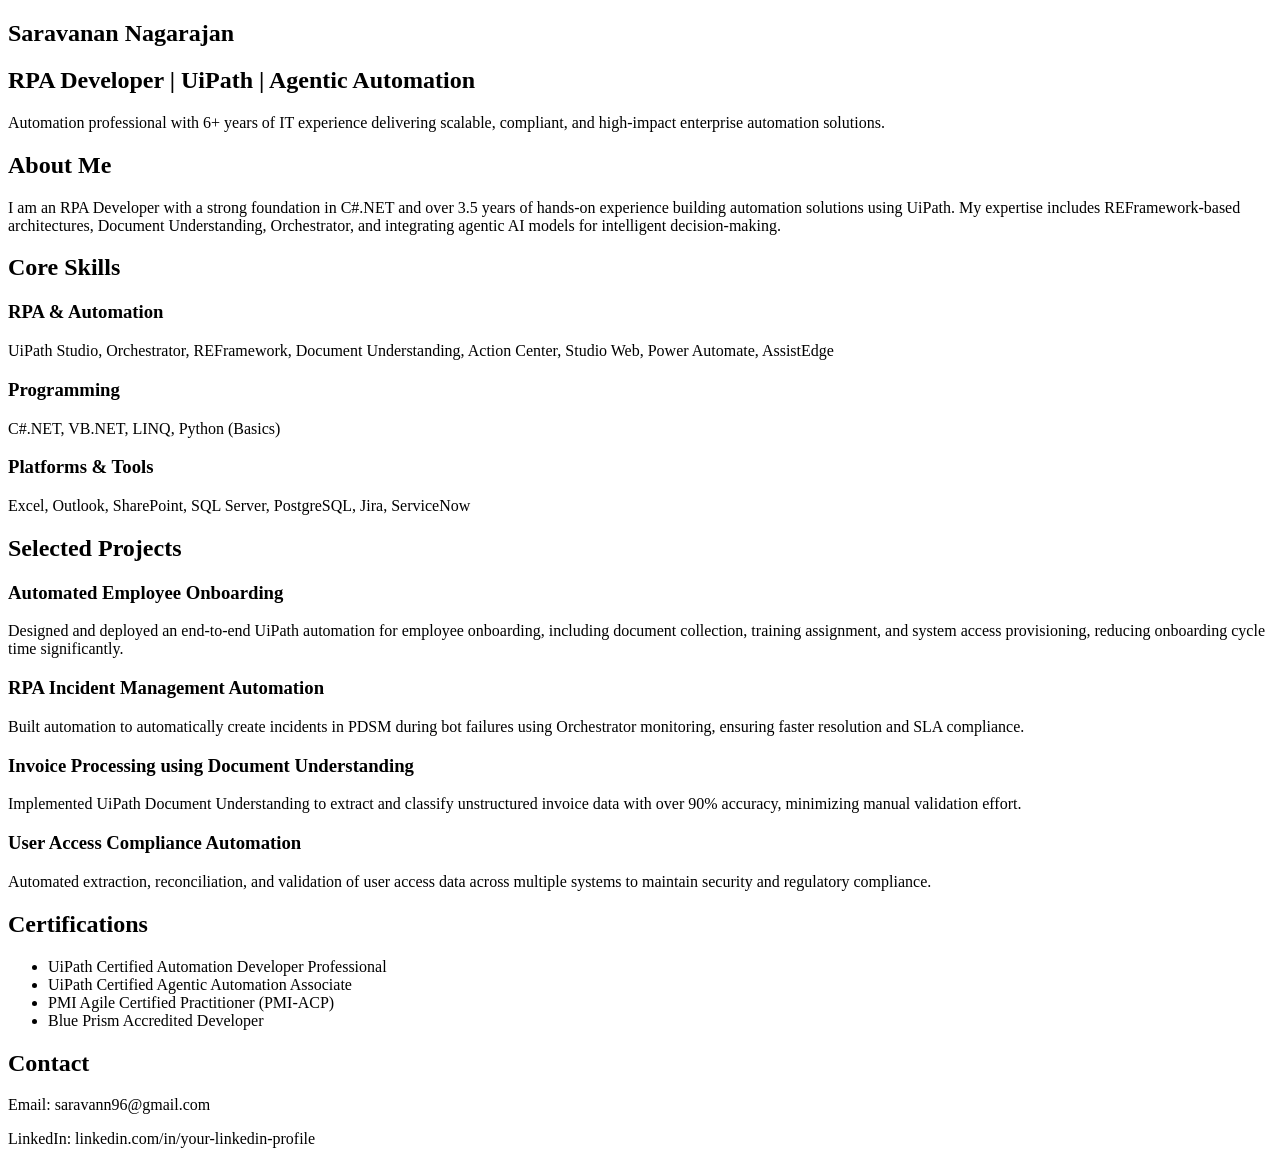
==== index.html @ d629ca65 "Add initial HTML structure for personal portfolio" ====
<!DOCTYPE html>
<html lang="en">
<head>
  <meta charset="UTF-8" />
  <meta name="viewport" content="width=device-width, initial-scale=1.0" />
  <title>Saravanan Nagarajan | RPA Developer</title>
  <link rel="stylesheet" href="style.css" />
</head>
<body>

  <!-- HERO -->
  <section id="hero">
    <h1>Saravanan Nagarajan</h1>
    <h2>RPA Developer | UiPath | Agentic Automation</h2>
    <p>
      Automation professional with 6+ years of IT experience delivering scalable,
      compliant, and high-impact enterprise automation solutions.
    </p>
  </section>

  <!-- ABOUT -->
  <section>
    <h2>About Me</h2>
    <p>
      I am an RPA Developer with a strong foundation in C#.NET and over 3.5 years of
      hands-on experience building automation solutions using UiPath. My expertise
      includes REFramework-based architectures, Document Understanding, Orchestrator,
      and integrating agentic AI models for intelligent decision-making.
    </p>
  </section>

  <!-- SKILLS -->
  <section>
    <h2>Core Skills</h2>

    <h3>RPA & Automation</h3>
    <p>
      UiPath Studio, Orchestrator, REFramework, Document Understanding,
      Action Center, Studio Web, Power Automate, AssistEdge
    </p>

    <h3>Programming</h3>
    <p>
      C#.NET, VB.NET, LINQ, Python (Basics)
    </p>

    <h3>Platforms & Tools</h3>
    <p>
      Excel, Outlook, SharePoint, SQL Server, PostgreSQL, Jira, ServiceNow
    </p>
  </section>

  <!-- PROJECTS -->
  <section>
    <h2>Selected Projects</h2>

    <div class="project">
      <h3>Automated Employee Onboarding</h3>
      <p>
        Designed and deployed an end-to-end UiPath automation for employee onboarding,
        including document collection, training assignment, and system access provisioning,
        reducing onboarding cycle time significantly.
      </p>
    </div>

    <div class="project">
      <h3>RPA Incident Management Automation</h3>
      <p>
        Built automation to automatically create incidents in PDSM during bot failures
        using Orchestrator monitoring, ensuring faster resolution and SLA compliance.
      </p>
    </div>

    <div class="project">
      <h3>Invoice Processing using Document Understanding</h3>
      <p>
        Implemented UiPath Document Understanding to extract and classify unstructured
        invoice data with over 90% accuracy, minimizing manual validation effort.
      </p>
    </div>

    <div class="project">
      <h3>User Access Compliance Automation</h3>
      <p>
        Automated extraction, reconciliation, and validation of user access data across
        multiple systems to maintain security and regulatory compliance.
      </p>
    </div>
  </section>

  <!-- CERTIFICATIONS -->
  <section>
    <h2>Certifications</h2>
    <ul>
      <li>UiPath Certified Automation Developer Professional</li>
      <li>UiPath Certified Agentic Automation Associate</li>
      <li>PMI Agile Certified Practitioner (PMI-ACP)</li>
      <li>Blue Prism Accredited Developer</li>
    </ul>
  </section>

  <!-- CONTACT -->
  <section id="contact">
    <h2>Contact</h2>
    <p>Email: saravann96@gmail.com</p>
    <p>LinkedIn: linkedin.com/in/your-linkedin-profile</p>
  </section>

</body>
</html>
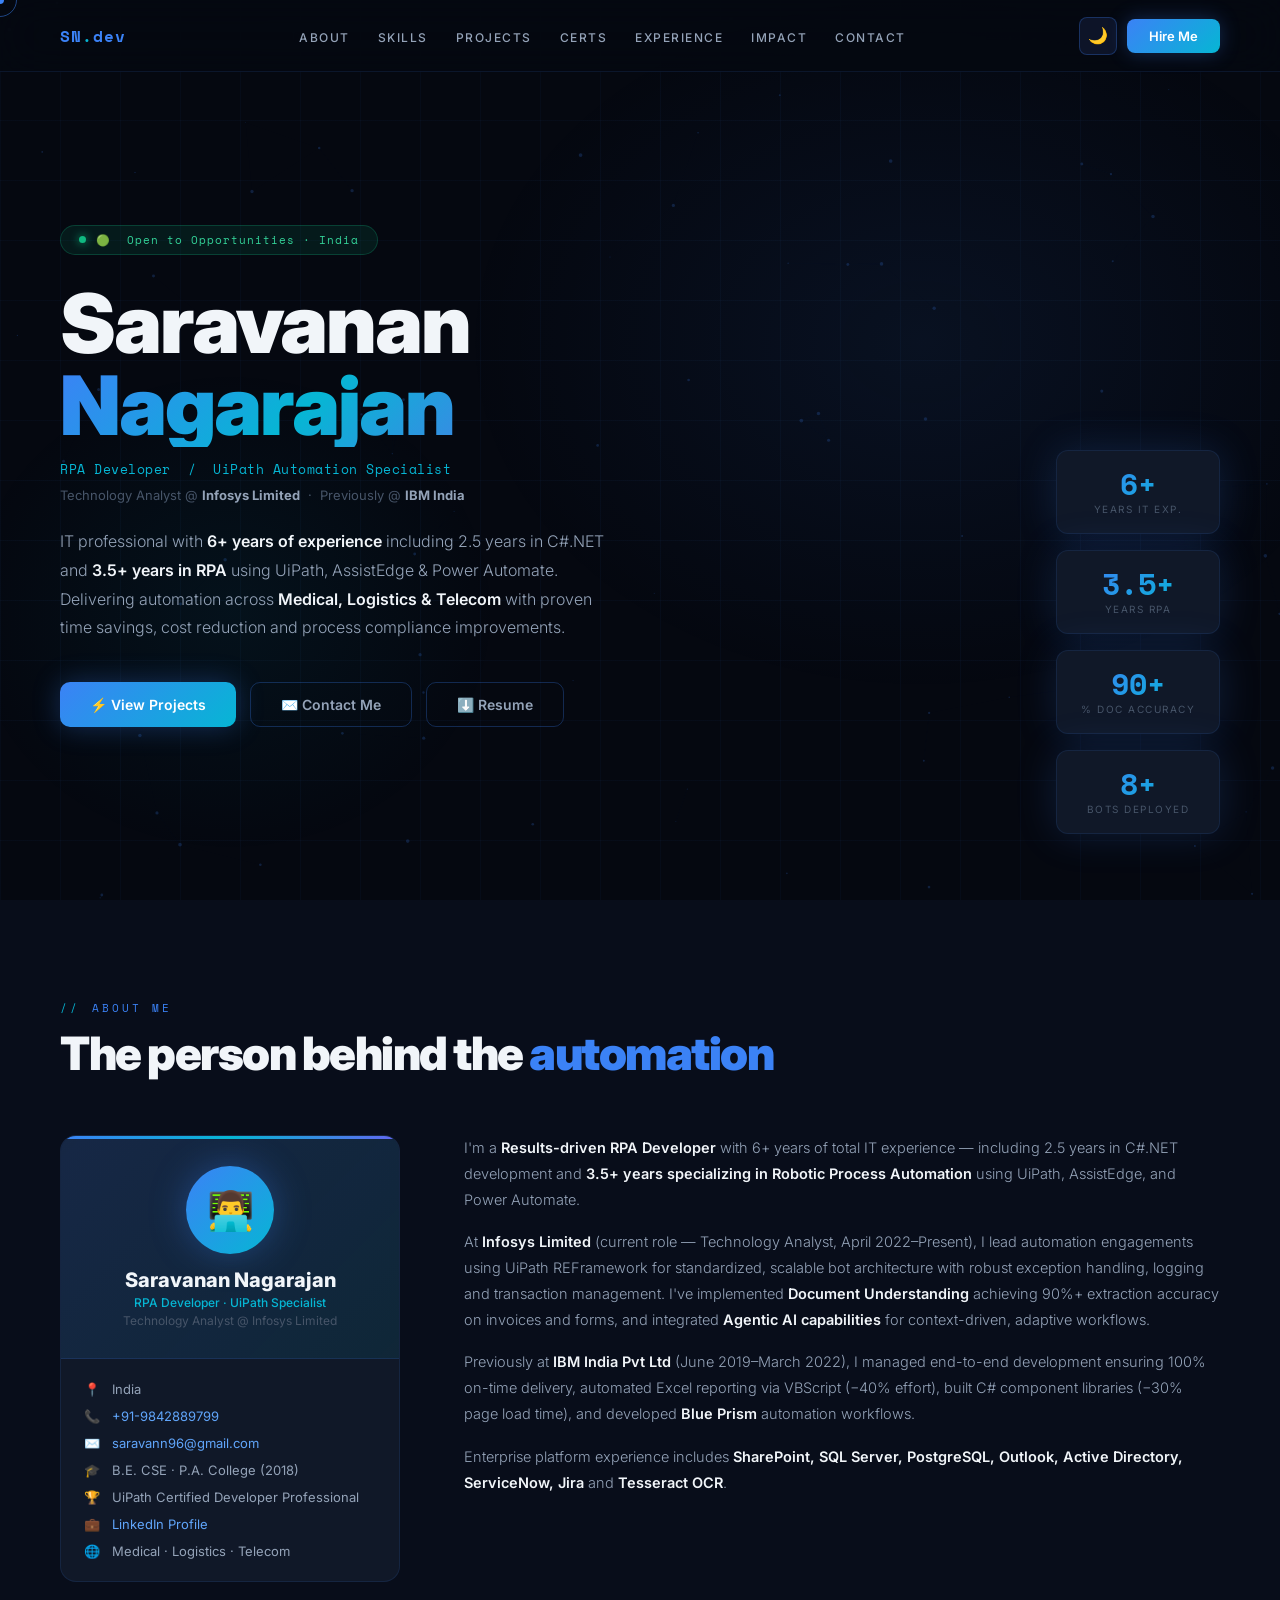
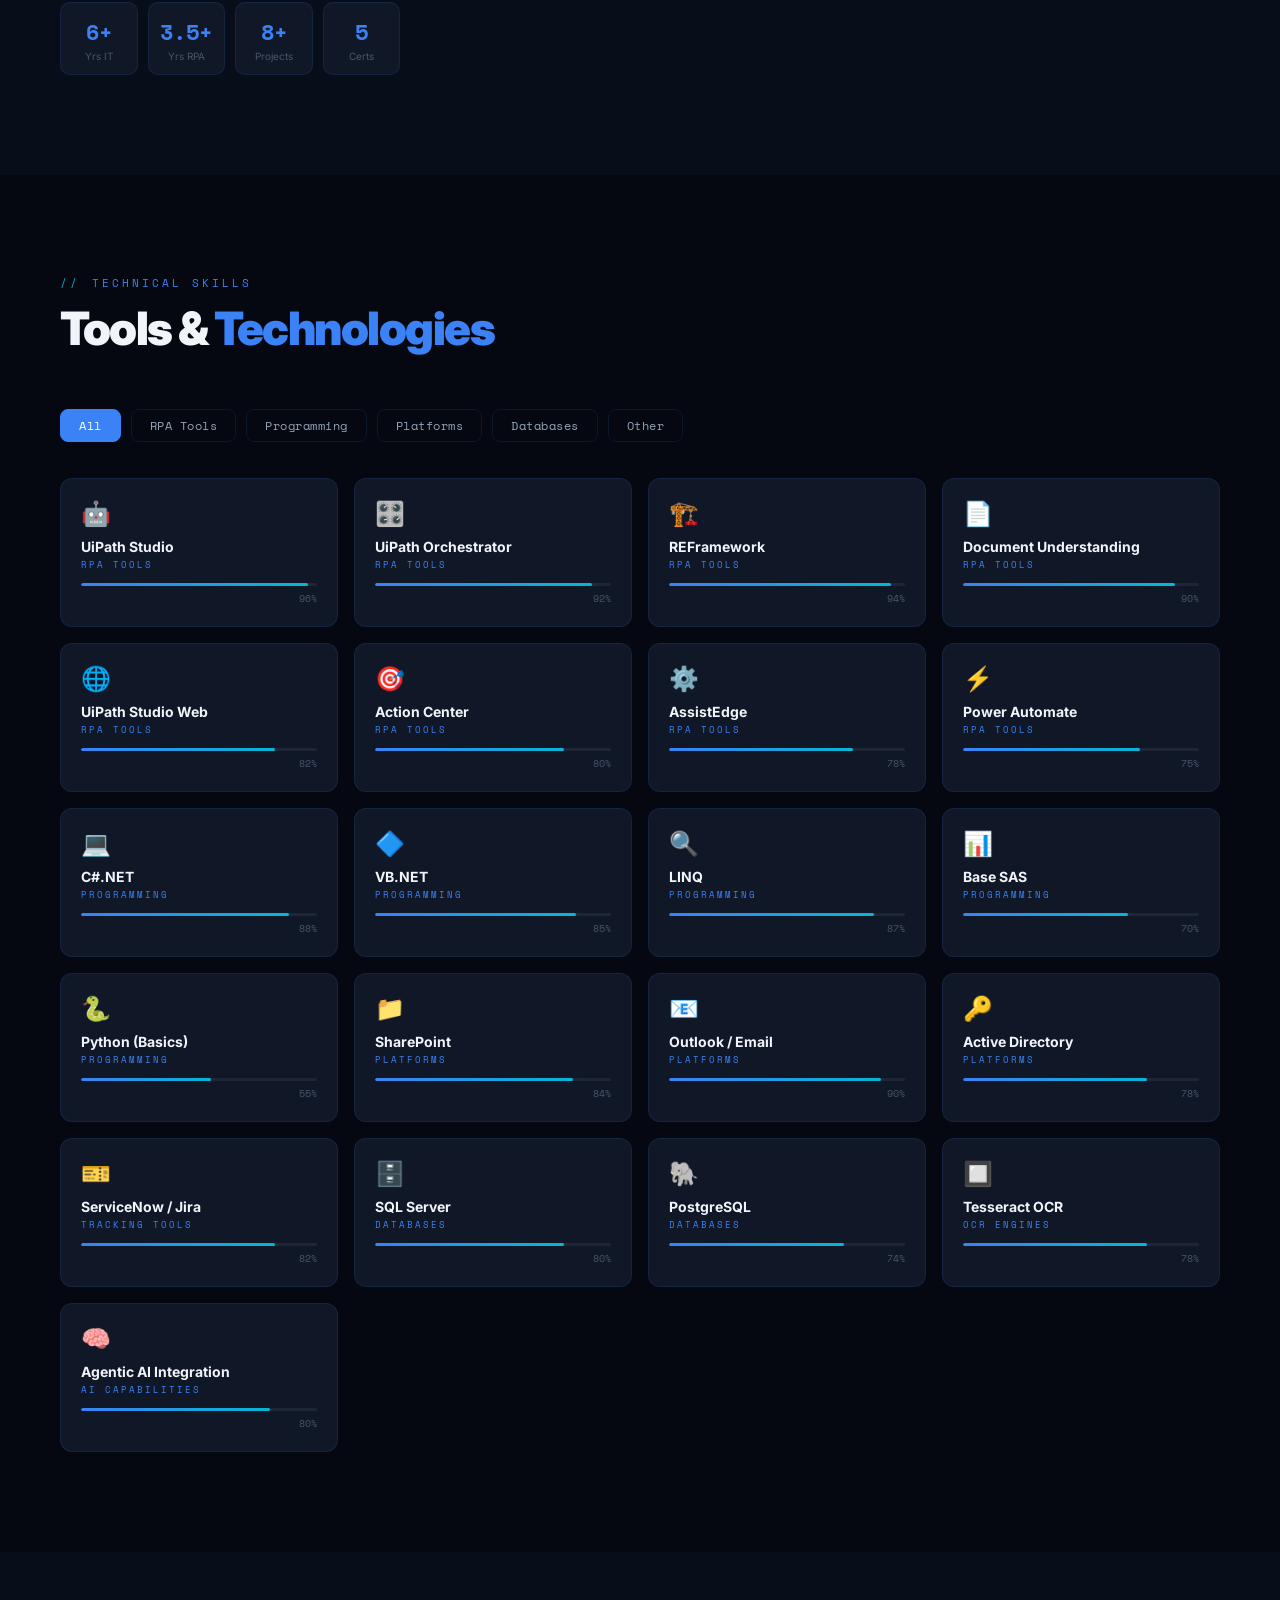
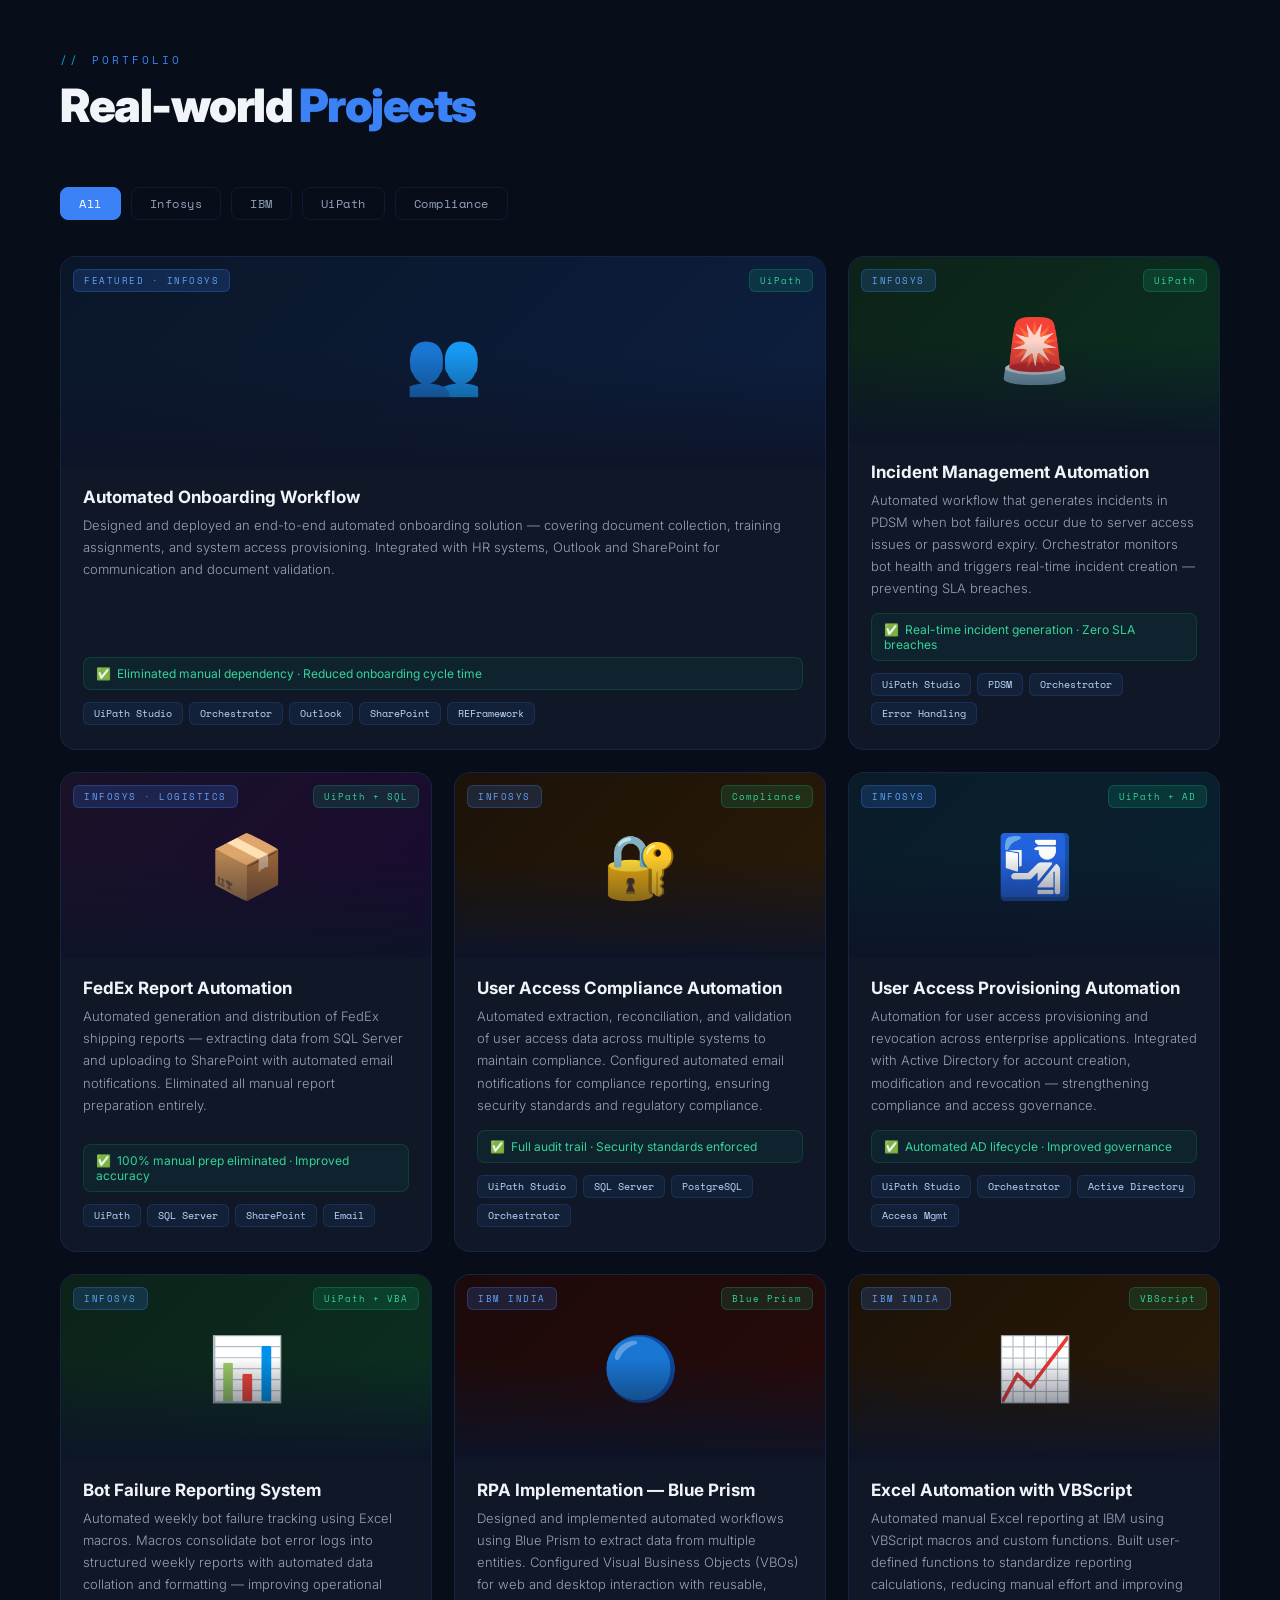
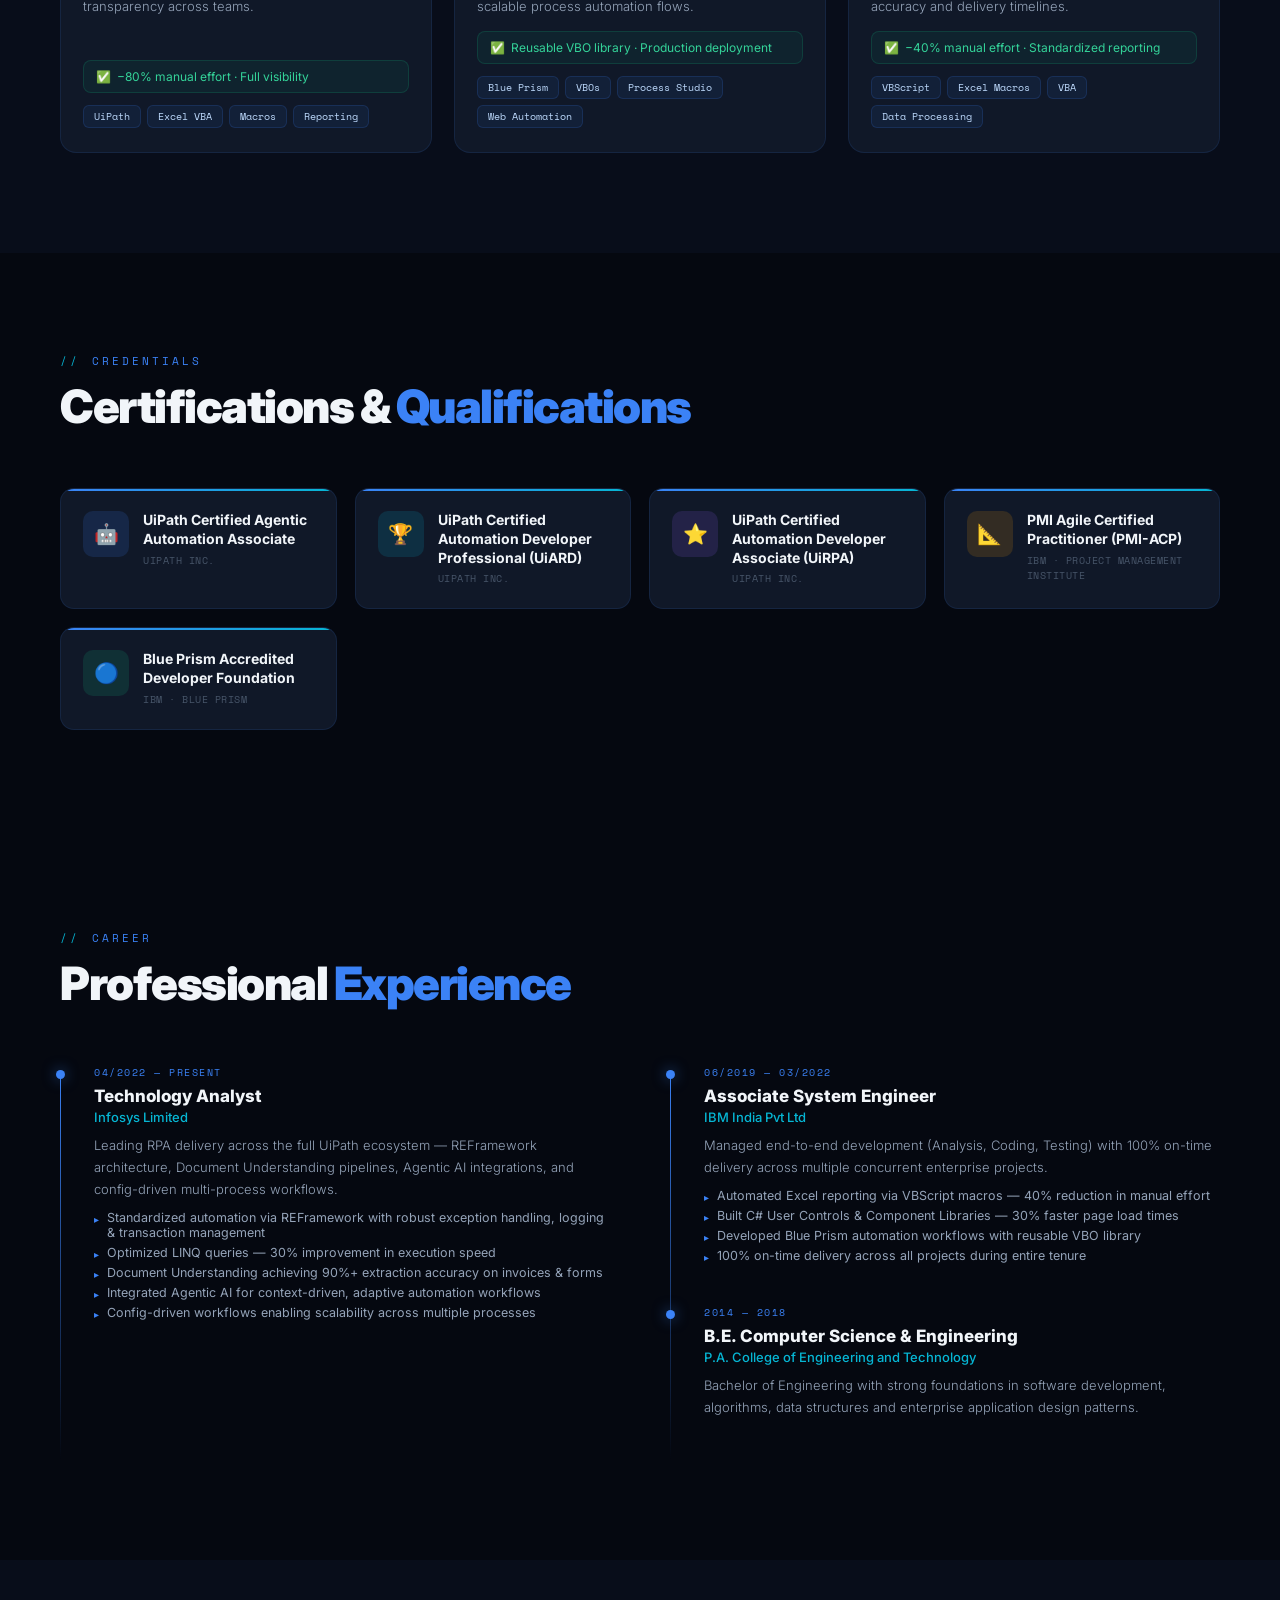
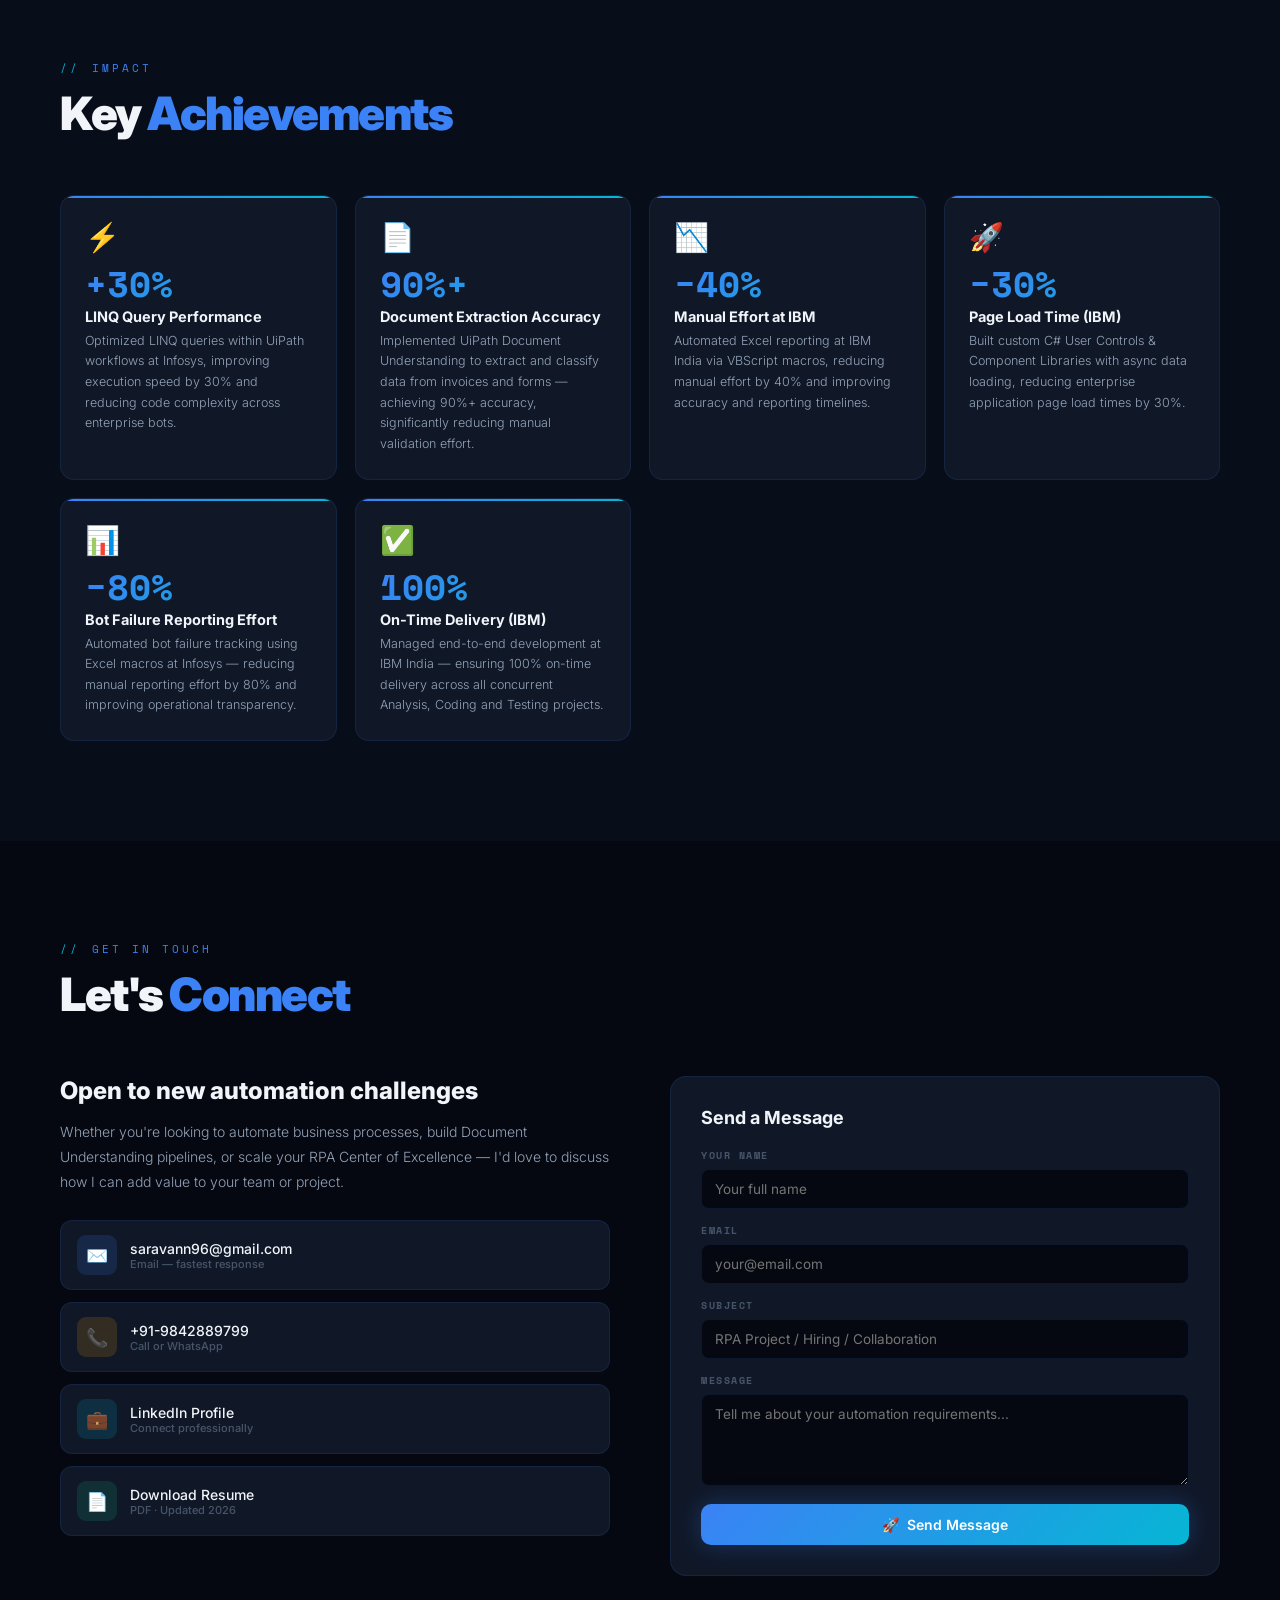
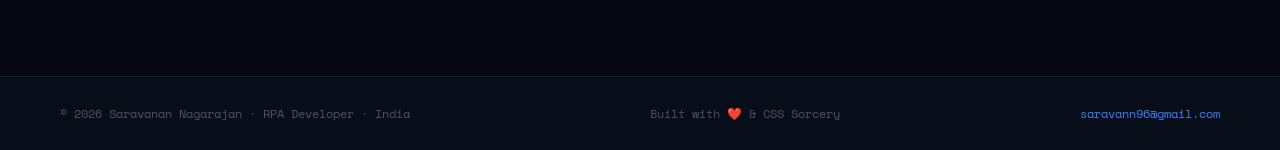
==== commit fd6ed8c8: "Add files via upload" ====
--- a/index.html
+++ b/index.html
@@ -1,110 +1,1017 @@
 <!DOCTYPE html>
-<html lang="en">
+<html lang="en" data-theme="dark">
 <head>
-  <meta charset="UTF-8" />
-  <meta name="viewport" content="width=device-width, initial-scale=1.0" />
-  <title>Saravanan Nagarajan | RPA Developer</title>
-  <link rel="stylesheet" href="style.css" />
+<meta charset="UTF-8"/>
+<meta name="viewport" content="width=device-width, initial-scale=1.0"/>
+<meta name="description" content="Saravanan Nagarajan - RPA Developer & UiPath Specialist at Infosys. 6+ years IT, 3.5+ years RPA."/>
+<title>Saravanan Nagarajan | RPA Developer</title>
+<link rel="preconnect" href="https://fonts.googleapis.com"/>
+<link href="https://fonts.googleapis.com/css2?family=Inter:wght@300;400;500;600;700;900&family=Space+Mono:wght@400;700&display=swap" rel="stylesheet"/>
+<style>
+/* ─── VARIABLES ─── */
+:root {
+  --bg:#050810; --bg2:#080d1a; --surface:#0d1428; --card:#101828;
+  --blue:#3b82f6; --blue2:#60a5fa; --blue3:#bfdbfe;
+  --cyan:#06b6d4; --indigo:#6366f1; --green:#10b981; --green2:#34d399;
+  --text:#f1f5f9; --text2:#94a3b8; --text3:#475569;
+  --border:rgba(59,130,246,0.12); --border2:rgba(59,130,246,0.28);
+  --glow:0 0 40px rgba(59,130,246,0.18);
+  --r:12px; --nav:72px;
+}
+[data-theme="light"] {
+  --bg:#f0f4ff; --bg2:#e8eeff; --surface:#fff; --card:#fff;
+  --text:#0f172a; --text2:#334155; --text3:#64748b;
+  --border:rgba(59,130,246,0.18); --border2:rgba(59,130,246,0.35);
+  --glow:0 4px 30px rgba(59,130,246,0.1);
+}
+
+/* ─── RESET ─── */
+*, *::before, *::after { box-sizing: border-box; margin: 0; padding: 0; }
+html { scroll-behavior: smooth; }
+body {
+  font-family: 'Inter', sans-serif;
+  background: var(--bg); color: var(--text);
+  overflow-x: hidden; cursor: none;
+  transition: background .4s, color .4s;
+}
+@media (max-width:768px) { body { cursor: auto; } }
+::-webkit-scrollbar { width: 3px; }
+::-webkit-scrollbar-track { background: var(--bg2); }
+::-webkit-scrollbar-thumb { background: linear-gradient(var(--blue), var(--cyan)); border-radius: 2px; }
+
+/* ─── CURSOR ─── */
+#cur, #cur-ring {
+  position: fixed; border-radius: 50%;
+  pointer-events: none; z-index: 9999;
+  transform: translate(-50%, -50%);
+}
+#cur { width: 8px; height: 8px; background: var(--blue); }
+#cur-ring {
+  width: 34px; height: 34px;
+  border: 1.5px solid rgba(59,130,246,0.5);
+  transition: width .3s, height .3s, border-color .3s;
+}
+body:has(a:hover) #cur-ring,
+body:has(button:hover) #cur-ring { width: 54px; height: 54px; border-color: var(--cyan); }
+@media (max-width:768px) { #cur, #cur-ring { display: none; } }
+
+/* ─── NAV ─── */
+nav {
+  position: fixed; top: 0; left: 0; right: 0;
+  height: var(--nav); z-index: 300;
+  display: flex; align-items: center; justify-content: space-between;
+  padding: 0 60px;
+  background: rgba(5,8,16,0.88);
+  backdrop-filter: blur(24px);
+  border-bottom: 1px solid var(--border);
+  transition: background .4s;
+}
+[data-theme="light"] nav { background: rgba(240,244,255,0.92); }
+.nav-logo {
+  font-family: 'Space Mono', monospace;
+  font-size: 16px; font-weight: 700;
+  color: var(--blue); text-decoration: none; letter-spacing: 1px;
+}
+.nav-logo span { color: var(--cyan); }
+.nav-links { display: flex; gap: 28px; list-style: none; }
+.nav-links a {
+  font-size: 12px; font-weight: 500;
+  letter-spacing: 1.5px; text-transform: uppercase;
+  color: var(--text2); text-decoration: none;
+  transition: color .3s; position: relative; padding-bottom: 3px;
+}
+.nav-links a::after {
+  content: ''; position: absolute; bottom: 0; left: 0; right: 0;
+  height: 1.5px; background: linear-gradient(90deg, var(--blue), var(--cyan));
+  transform: scaleX(0); transform-origin: right; transition: transform .3s;
+}
+.nav-links a:hover { color: var(--blue2); }
+.nav-links a:hover::after { transform: scaleX(1); transform-origin: left; }
+.nav-right { display: flex; align-items: center; gap: 10px; }
+.theme-btn {
+  width: 38px; height: 38px; border-radius: 8px;
+  border: 1px solid var(--border2); background: var(--surface);
+  color: var(--text2); font-size: 16px; cursor: pointer;
+  display: flex; align-items: center; justify-content: center; transition: all .3s;
+}
+.theme-btn:hover { border-color: var(--blue); color: var(--blue); }
+.nav-cta {
+  padding: 9px 22px; border-radius: 8px;
+  font-size: 13px; font-weight: 600;
+  background: linear-gradient(135deg, var(--blue), var(--cyan));
+  color: #fff; text-decoration: none;
+  transition: transform .2s, box-shadow .3s;
+  box-shadow: 0 0 20px rgba(59,130,246,0.3);
+}
+.nav-cta:hover { transform: translateY(-2px); box-shadow: 0 0 36px rgba(59,130,246,0.5); }
+.hamburger {
+  display: none; flex-direction: column; gap: 5px;
+  background: none; border: none; cursor: pointer; padding: 8px;
+}
+.hamburger span { display: block; width: 22px; height: 1.5px; background: var(--text2); border-radius: 2px; }
+
+/* ─── HERO ─── */
+#hero {
+  min-height: 100vh;
+  display: flex; align-items: center;
+  padding: calc(var(--nav) + 60px) 60px 80px;
+  position: relative; overflow: hidden;
+}
+.hero-bg {
+  position: absolute; inset: 0; pointer-events: none;
+  background:
+    radial-gradient(ellipse 55% 60% at 72% 38%, rgba(59,130,246,0.08) 0%, transparent 65%),
+    radial-gradient(ellipse 35% 45% at 18% 68%, rgba(6,182,212,0.06) 0%, transparent 60%);
+}
+.hero-grid {
+  position: absolute; inset: 0; pointer-events: none;
+  background-image:
+    linear-gradient(rgba(59,130,246,0.04) 1px, transparent 1px),
+    linear-gradient(90deg, rgba(59,130,246,0.04) 1px, transparent 1px);
+  background-size: 60px 60px;
+}
+.hero-content { position: relative; z-index: 2; max-width: 680px; }
+.hero-badge {
+  display: inline-flex; align-items: center; gap: 10px;
+  padding: 6px 18px; border-radius: 100px;
+  background: rgba(16,185,129,0.1); border: 1px solid rgba(16,185,129,0.25);
+  font-family: 'Space Mono', monospace; font-size: 11px;
+  color: var(--green2); margin-bottom: 28px; letter-spacing: 1px;
+  animation: fadeUp .7s ease both;
+}
+.hero-badge::before {
+  content: ''; width: 7px; height: 7px; border-radius: 50%;
+  background: var(--green); box-shadow: 0 0 10px var(--green);
+  animation: blink 2s ease-in-out infinite; flex-shrink: 0;
+}
+.hero-name {
+  font-size: clamp(44px, 6.5vw, 82px);
+  font-weight: 900; line-height: 1; letter-spacing: -2px;
+  margin-bottom: 12px; animation: fadeUp .7s .08s ease both;
+}
+.hero-name .first { display: block; color: var(--text); }
+.hero-name .last {
+  display: block;
+  background: linear-gradient(135deg, var(--blue) 0%, var(--cyan) 45%, var(--indigo) 100%);
+  -webkit-background-clip: text; -webkit-text-fill-color: transparent; background-clip: text;
+}
+.hero-role {
+  font-family: 'Space Mono', monospace; font-size: 13px;
+  color: var(--cyan); margin-bottom: 8px; letter-spacing: .5px;
+  animation: fadeUp .7s .13s ease both;
+}
+.hero-company {
+  font-size: 13px; color: var(--text3); margin-bottom: 24px;
+  animation: fadeUp .7s .16s ease both;
+}
+.hero-company strong { color: var(--text2); }
+.hero-bio {
+  font-size: 16px; line-height: 1.8; color: var(--text2);
+  max-width: 560px; margin-bottom: 40px;
+  font-weight: 300; animation: fadeUp .7s .2s ease both;
+}
+.hero-bio strong { color: var(--text); font-weight: 600; }
+.hero-ctas {
+  display: flex; gap: 14px; flex-wrap: wrap;
+  animation: fadeUp .7s .25s ease both;
+}
+.btn-primary {
+  padding: 13px 30px; border-radius: 10px;
+  font-weight: 600; font-size: 14px;
+  background: linear-gradient(135deg, var(--blue), var(--cyan));
+  color: #fff; text-decoration: none;
+  display: inline-flex; align-items: center; gap: 8px;
+  transition: transform .2s, box-shadow .3s;
+  box-shadow: 0 0 28px rgba(59,130,246,0.3);
+}
+.btn-primary:hover { transform: translateY(-3px); box-shadow: 0 0 48px rgba(59,130,246,0.52); }
+.btn-outline {
+  padding: 13px 30px; border-radius: 10px;
+  font-weight: 600; font-size: 14px;
+  border: 1.5px solid var(--border2);
+  color: var(--text2); text-decoration: none;
+  display: inline-flex; align-items: center; gap: 8px;
+  transition: all .3s; background: transparent;
+}
+.btn-outline:hover { border-color: var(--blue); color: var(--blue2); background: rgba(59,130,246,0.06); }
+
+.hero-stats {
+  position: absolute; right: 60px; top: 50%; transform: translateY(-50%);
+  display: flex; flex-direction: column; gap: 16px;
+  z-index: 2; animation: fadeLeft .8s .3s ease both;
+}
+.stat-card {
+  background: var(--card); border: 1px solid var(--border);
+  border-radius: var(--r); padding: 18px 24px; text-align: center;
+  min-width: 148px; transition: transform .3s, border-color .3s;
+  box-shadow: var(--glow);
+}
+.stat-card:hover { transform: translateX(-6px); border-color: var(--border2); }
+.stat-num {
+  font-family: 'Space Mono', monospace; font-weight: 700; font-size: 30px;
+  background: linear-gradient(135deg, var(--blue), var(--cyan));
+  -webkit-background-clip: text; -webkit-text-fill-color: transparent; background-clip: text;
+  line-height: 1;
+}
+.stat-lbl { font-size: 10px; color: var(--text3); margin-top: 4px; text-transform: uppercase; letter-spacing: 1.5px; }
+
+/* ─── SECTION BASE ─── */
+section { padding: 100px 60px; }
+.sec-tag {
+  font-family: 'Space Mono', monospace; font-size: 11px;
+  letter-spacing: 3px; text-transform: uppercase;
+  color: var(--blue); margin-bottom: 12px;
+  display: flex; align-items: center; gap: 12px;
+}
+.sec-tag::before { content: '//'; color: var(--cyan); }
+h2.sec-title {
+  font-size: clamp(30px, 3.8vw, 46px); font-weight: 900;
+  letter-spacing: -1.5px; margin-bottom: 56px; line-height: 1.1;
+}
+h2.sec-title em { font-style: normal; color: var(--blue); }
+
+/* ─── ABOUT ─── */
+#about { background: var(--bg2); }
+.about-grid { display: grid; grid-template-columns: 340px 1fr; gap: 64px; align-items: start; }
+.about-card { background: var(--card); border: 1px solid var(--border); border-radius: 16px; overflow: hidden; }
+.about-card-top {
+  background: linear-gradient(135deg, rgba(59,130,246,0.14), rgba(6,182,212,0.09));
+  padding: 30px; text-align: center; border-bottom: 1px solid var(--border); position: relative;
+}
+.about-card-top::before {
+  content: ''; position: absolute; top: 0; left: 0; right: 0; height: 3px;
+  background: linear-gradient(90deg, var(--blue), var(--cyan), var(--indigo));
+}
+.about-avatar {
+  width: 88px; height: 88px; border-radius: 50%; margin: 0 auto 14px;
+  background: linear-gradient(135deg, var(--blue), var(--cyan));
+  display: flex; align-items: center; justify-content: center;
+  font-size: 38px; box-shadow: 0 0 36px rgba(59,130,246,0.35);
+}
+.about-name { font-size: 20px; font-weight: 800; margin-bottom: 3px; }
+.about-role-tag { font-size: 12px; color: var(--cyan); font-weight: 500; margin-bottom: 3px; }
+.about-company { font-size: 12px; color: var(--text3); }
+.about-card-body { padding: 22px; }
+.about-meta { display: flex; flex-direction: column; gap: 11px; }
+.about-meta-row { display: flex; align-items: center; gap: 11px; font-size: 13px; color: var(--text2); }
+.about-meta-row .ico { color: var(--blue); width: 18px; text-align: center; flex-shrink: 0; }
+.about-meta-row a { color: var(--blue2); text-decoration: none; }
+.about-meta-row a:hover { text-decoration: underline; }
+.exp-badges { display: flex; gap: 10px; margin-top: 20px; }
+.exp-badge { flex: 1; padding: 12px 8px; border-radius: 10px; background: var(--card); border: 1px solid var(--border); text-align: center; }
+.exp-badge-num { font-family: 'Space Mono', monospace; font-size: 22px; font-weight: 700; color: var(--blue); }
+.exp-badge-lbl { font-size: 10px; color: var(--text3); margin-top: 2px; }
+.about-text p { font-size: 14.5px; line-height: 1.8; color: var(--text2); margin-bottom: 16px; font-weight: 300; }
+.about-text p strong { color: var(--text); font-weight: 600; }
+
+/* ─── FILTER BUTTONS ─── */
+.filter-row { display: flex; gap: 10px; margin-bottom: 36px; flex-wrap: wrap; }
+.filter-btn {
+  padding: 7px 18px; border-radius: 8px; font-size: 12px; font-weight: 500;
+  font-family: 'Space Mono', monospace; letter-spacing: .5px;
+  border: 1px solid var(--border); background: transparent;
+  color: var(--text2); cursor: pointer; transition: all .25s;
+}
+.filter-btn.active, .filter-btn:hover { background: var(--blue); border-color: var(--blue); color: #fff; }
+
+/* ─── SKILLS ─── */
+.skills-grid { display: grid; grid-template-columns: repeat(auto-fill, minmax(220px, 1fr)); gap: 16px; }
+.skill-card {
+  background: var(--card); border: 1px solid var(--border);
+  border-radius: var(--r); padding: 20px;
+  transition: all .3s; position: relative; overflow: hidden;
+}
+.skill-card::after {
+  content: ''; position: absolute; top: 0; left: 0; width: 3px; bottom: 0;
+  background: linear-gradient(to bottom, var(--blue), var(--cyan));
+  transform: scaleY(0); transform-origin: bottom; transition: transform .3s;
+}
+.skill-card:hover { border-color: var(--border2); box-shadow: var(--glow); transform: translateY(-4px); }
+.skill-card:hover::after { transform: scaleY(1); }
+.skill-icon { font-size: 24px; margin-bottom: 10px; }
+.skill-name { font-size: 14px; font-weight: 700; margin-bottom: 3px; }
+.skill-cat { font-family: 'Space Mono', monospace; font-size: 9px; letter-spacing: 2px; text-transform: uppercase; color: var(--blue); margin-bottom: 12px; }
+.skill-bar-track { height: 3px; background: rgba(255,255,255,0.06); border-radius: 2px; overflow: hidden; }
+.skill-bar-fill { height: 100%; border-radius: 2px; background: linear-gradient(90deg, var(--blue), var(--cyan)); width: 0; transition: width 1.4s cubic-bezier(.23,1,.32,1); box-shadow: 0 0 10px rgba(59,130,246,0.45); }
+.skill-pct { font-family: 'Space Mono', monospace; font-size: 10px; color: var(--text3); text-align: right; margin-top: 5px; }
+
+/* ─── PROJECTS ─── */
+#projects { background: var(--bg2); }
+.projects-grid { display: grid; grid-template-columns: repeat(auto-fill, minmax(330px, 1fr)); gap: 22px; }
+.proj-card {
+  background: var(--card); border: 1px solid var(--border);
+  border-radius: 16px; overflow: hidden;
+  transition: all .4s cubic-bezier(.23,1,.32,1);
+  display: flex; flex-direction: column;
+}
+.proj-card:hover { transform: translateY(-8px); border-color: rgba(59,130,246,0.38); box-shadow: 0 24px 60px rgba(0,0,0,0.45), 0 0 40px rgba(59,130,246,0.1); }
+.proj-card.featured { grid-column: span 2; }
+.proj-thumb { height: 185px; display: flex; align-items: center; justify-content: center; position: relative; overflow: hidden; flex-shrink: 0; }
+.proj-card.featured .proj-thumb { height: 210px; }
+.pt1 { background: linear-gradient(135deg,#0a1628,#0d1f40); }
+.pt2 { background: linear-gradient(135deg,#0d2218,#0a3020); }
+.pt3 { background: linear-gradient(135deg,#1a1228,#1a0a30); }
+.pt4 { background: linear-gradient(135deg,#1c1208,#2a1a08); }
+.pt5 { background: linear-gradient(135deg,#0a1c28,#0a2030); }
+.pt6 { background: linear-gradient(135deg,#1c0a0a,#280a0a); }
+.proj-emoji { position: absolute; inset: 0; display: flex; align-items: center; justify-content: center; font-size: 62px; }
+.proj-overlay { position: absolute; inset: 0; background: linear-gradient(to top, rgba(13,20,40,.96) 0%, transparent 55%); }
+.proj-badge {
+  position: absolute; top: 12px; left: 12px;
+  padding: 4px 10px; border-radius: 6px;
+  font-family: 'Space Mono', monospace; font-size: 9px; letter-spacing: 1.5px; text-transform: uppercase;
+  background: rgba(59,130,246,.18); border: 1px solid rgba(59,130,246,.28); color: var(--blue2);
+}
+.proj-company-tag {
+  position: absolute; top: 12px; right: 12px;
+  padding: 4px 10px; border-radius: 6px;
+  font-family: 'Space Mono', monospace; font-size: 9px; letter-spacing: 1px;
+  background: rgba(16,185,129,.15); border: 1px solid rgba(16,185,129,.25); color: var(--green2);
+}
+.proj-body { padding: 20px 22px 24px; flex: 1; display: flex; flex-direction: column; }
+.proj-title { font-size: 17px; font-weight: 700; margin-bottom: 7px; }
+.proj-desc { font-size: 13px; color: var(--text2); line-height: 1.7; flex: 1; margin-bottom: 14px; font-weight: 300; }
+.proj-impact {
+  display: flex; align-items: center; gap: 8px;
+  padding: 8px 12px; border-radius: 8px;
+  background: rgba(16,185,129,.07); border: 1px solid rgba(16,185,129,.18);
+  font-size: 12px; color: var(--green2); margin-bottom: 12px; flex-shrink: 0;
+}
+.proj-tags { display: flex; flex-wrap: wrap; gap: 6px; }
+.proj-tag {
+  padding: 3px 10px; border-radius: 6px;
+  font-family: 'Space Mono', monospace; font-size: 10px;
+  background: rgba(59,130,246,.08); border: 1px solid rgba(59,130,246,.16); color: var(--blue3);
+}
+
+/* ─── CERTIFICATIONS ─── */
+.certs-grid { display: grid; grid-template-columns: repeat(auto-fill, minmax(270px, 1fr)); gap: 18px; }
+.cert-card {
+  background: var(--card); border: 1px solid var(--border);
+  border-radius: 14px; padding: 22px;
+  display: flex; gap: 14px; align-items: flex-start;
+  transition: all .3s; position: relative; overflow: hidden;
+}
+.cert-card::before { content: ''; position: absolute; top: 0; left: 0; right: 0; height: 2px; background: linear-gradient(90deg, var(--blue), var(--cyan)); }
+.cert-card:hover { transform: translateY(-4px); border-color: var(--border2); box-shadow: var(--glow); }
+.cert-icon { width: 46px; height: 46px; border-radius: 10px; display: flex; align-items: center; justify-content: center; font-size: 20px; flex-shrink: 0; }
+.ci-blue { background: rgba(59,130,246,.15); }
+.ci-cyan { background: rgba(6,182,212,.15); }
+.ci-purple { background: rgba(139,92,246,.15); }
+.ci-amber { background: rgba(245,158,11,.15); }
+.ci-green { background: rgba(16,185,129,.15); }
+.cert-title { font-size: 14px; font-weight: 700; margin-bottom: 4px; line-height: 1.35; }
+.cert-by { font-family: 'Space Mono', monospace; font-size: 10px; color: var(--text3); letter-spacing: .5px; }
+
+/* ─── EXPERIENCE TIMELINE ─── */
+.tl-wrap { display: grid; grid-template-columns: 1fr 1fr; gap: 0 60px; }
+.tl-col { position: relative; padding-left: 34px; }
+.tl-col::before { content: ''; position: absolute; left: 0; top: 6px; bottom: 0; width: 1px; background: linear-gradient(to bottom, var(--blue), transparent); }
+.tl-item { position: relative; margin-bottom: 42px; }
+.tl-dot { position: absolute; left: -38px; top: 5px; width: 9px; height: 9px; border-radius: 50%; background: var(--blue); box-shadow: 0 0 14px rgba(59,130,246,.6); animation: glow-dot 2.5s ease-in-out infinite; }
+.tl-date { font-family: 'Space Mono', monospace; font-size: 10px; color: var(--blue); letter-spacing: 1.5px; margin-bottom: 6px; }
+.tl-title { font-size: 17px; font-weight: 800; margin-bottom: 3px; }
+.tl-org { font-size: 13px; color: var(--cyan); font-weight: 500; margin-bottom: 9px; }
+.tl-desc { font-size: 13px; color: var(--text2); line-height: 1.7; font-weight: 300; }
+.tl-highlights { margin-top: 10px; display: flex; flex-direction: column; gap: 5px; }
+.tl-hl { display: flex; align-items: flex-start; gap: 8px; font-size: 12.5px; color: var(--text2); }
+.tl-hl::before { content: '▸'; color: var(--blue); font-size: 10px; flex-shrink: 0; margin-top: 3px; }
+
+/* ─── ACHIEVEMENTS ─── */
+#achievements { background: var(--bg2); }
+.ach-grid { display: grid; grid-template-columns: repeat(auto-fill, minmax(270px, 1fr)); gap: 18px; }
+.ach-card {
+  background: var(--card); border: 1px solid var(--border);
+  border-radius: 14px; padding: 24px;
+  transition: all .3s; position: relative; overflow: hidden;
+}
+.ach-card::before { content: ''; position: absolute; top: 0; left: 0; right: 0; height: 2px; background: linear-gradient(90deg, var(--blue), var(--cyan)); }
+.ach-card:hover { transform: translateY(-5px); box-shadow: var(--glow); border-color: var(--border2); }
+.ach-icon { font-size: 28px; margin-bottom: 12px; }
+.ach-metric {
+  font-family: 'Space Mono', monospace; font-size: 36px; font-weight: 700;
+  background: linear-gradient(135deg, var(--blue), var(--cyan));
+  -webkit-background-clip: text; -webkit-text-fill-color: transparent; background-clip: text;
+  line-height: 1; margin-bottom: 6px;
+}
+.ach-title { font-size: 14.5px; font-weight: 700; margin-bottom: 6px; }
+.ach-desc { font-size: 12.5px; color: var(--text2); line-height: 1.65; font-weight: 300; }
+
+/* ─── CONTACT ─── */
+.contact-wrap { display: grid; grid-template-columns: 1fr 1fr; gap: 60px; align-items: start; }
+.contact-left h3 { font-size: 24px; font-weight: 800; margin-bottom: 14px; }
+.contact-left p { font-size: 14px; color: var(--text2); line-height: 1.8; margin-bottom: 26px; font-weight: 300; }
+.contact-links { display: flex; flex-direction: column; gap: 12px; }
+.contact-link {
+  display: flex; align-items: center; gap: 13px;
+  padding: 14px 16px; background: var(--card);
+  border: 1px solid var(--border); border-radius: 12px;
+  text-decoration: none; color: var(--text);
+  transition: all .3s; font-size: 14px; font-weight: 500;
+}
+.contact-link:hover { border-color: var(--blue); background: rgba(59,130,246,.05); transform: translateX(6px); }
+.contact-link-icon { width: 40px; height: 40px; border-radius: 9px; display: flex; align-items: center; justify-content: center; font-size: 18px; flex-shrink: 0; }
+.ci-b { background: rgba(59,130,246,.15); }
+.ci-c { background: rgba(6,182,212,.15); }
+.ci-g { background: rgba(16,185,129,.15); }
+.ci-a { background: rgba(245,158,11,.15); }
+.contact-link-detail { font-size: 11px; color: var(--text3); }
+.contact-form { background: var(--card); border: 1px solid var(--border); border-radius: 16px; padding: 30px; }
+.contact-form h4 { font-size: 18px; font-weight: 700; margin-bottom: 20px; }
+.form-group { margin-bottom: 14px; }
+.form-group label { display: block; font-family: 'Space Mono', monospace; font-size: 10px; font-weight: 700; color: var(--text3); text-transform: uppercase; letter-spacing: 1.5px; margin-bottom: 6px; }
+.form-group input, .form-group textarea {
+  width: 100%; padding: 11px 13px; border-radius: 8px;
+  background: var(--bg); border: 1px solid var(--border);
+  color: var(--text); font-family: 'Inter', sans-serif; font-size: 13.5px;
+  outline: none; transition: border-color .3s;
+}
+.form-group input:focus, .form-group textarea:focus { border-color: var(--blue); }
+.form-group textarea { resize: vertical; min-height: 92px; }
+.form-submit {
+  width: 100%; padding: 12px; border-radius: 10px; border: none; cursor: pointer;
+  background: linear-gradient(135deg, var(--blue), var(--cyan));
+  color: #fff; font-family: 'Inter', sans-serif; font-size: 14px; font-weight: 600;
+  transition: transform .2s, box-shadow .3s; box-shadow: 0 0 24px rgba(59,130,246,.28);
+}
+.form-submit:hover { transform: translateY(-2px); box-shadow: 0 0 40px rgba(59,130,246,.48); }
+
+/* ─── FOOTER ─── */
+footer {
+  padding: 28px 60px; border-top: 1px solid var(--border);
+  display: flex; justify-content: space-between; align-items: center;
+  font-family: 'Space Mono', monospace; font-size: 12px;
+  color: var(--text3); background: var(--bg2); flex-wrap: wrap; gap: 10px;
+}
+footer a { color: var(--blue); text-decoration: none; }
+
+/* ─── CANVAS ─── */
+#bg-canvas { position: fixed; inset: 0; z-index: 0; pointer-events: none; opacity: .4; }
+main { position: relative; z-index: 1; }
+
+/* ─── ANIMATIONS ─── */
+@keyframes fadeUp { from { opacity: 0; transform: translateY(26px); } to { opacity: 1; transform: translateY(0); } }
+@keyframes fadeLeft { from { opacity: 0; transform: translateX(26px); } to { opacity: 1; transform: translateX(0); } }
+@keyframes blink { 0%,100% { opacity: 1; } 50% { opacity: .35; } }
+@keyframes glow-dot { 0%,100% { box-shadow: 0 0 14px rgba(59,130,246,.6); } 50% { box-shadow: 0 0 28px rgba(59,130,246,1); } }
+.reveal { opacity: 0; transform: translateY(22px); transition: opacity .65s ease, transform .65s ease; }
+.reveal.visible { opacity: 1; transform: translateY(0); }
+.reveal-d { opacity: 0; transform: translateY(22px); transition: opacity .65s .14s ease, transform .65s .14s ease; }
+.reveal-d.visible { opacity: 1; transform: translateY(0); }
+
+/* ─── RESPONSIVE ─── */
+@media (max-width:1100px) {
+  .hero-stats { display: none; }
+  .about-grid { grid-template-columns: 1fr; }
+  .proj-card.featured { grid-column: span 1; }
+  .contact-wrap { grid-template-columns: 1fr; }
+  .tl-wrap { grid-template-columns: 1fr; }
+}
+@media (max-width:768px) {
+  nav { padding: 0 24px; }
+  section { padding: 80px 24px; }
+  #hero { padding: calc(var(--nav) + 24px) 24px 60px; }
+  .nav-links { display: none; }
+  .hamburger { display: flex; }
+  footer { padding: 20px 24px; flex-direction: column; text-align: center; }
+  h2.sec-title { margin-bottom: 36px; }
+}
+</style>
 </head>
 <body>
 
-  <!-- HERO -->
-  <section id="hero">
-    <h1>Saravanan Nagarajan</h1>
-    <h2>RPA Developer | UiPath | Agentic Automation</h2>
-    <p>
-      Automation professional with 6+ years of IT experience delivering scalable,
-      compliant, and high-impact enterprise automation solutions.
+<canvas id="bg-canvas"></canvas>
+<div id="cur"></div>
+<div id="cur-ring"></div>
+
+<!-- NAV -->
+<nav>
+  <a href="#" class="nav-logo">SN<span>.</span>dev</a>
+  <ul class="nav-links">
+    <li><a href="#about">About</a></li>
+    <li><a href="#skills">Skills</a></li>
+    <li><a href="#projects">Projects</a></li>
+    <li><a href="#certs">Certs</a></li>
+    <li><a href="#experience">Experience</a></li>
+    <li><a href="#achievements">Impact</a></li>
+    <li><a href="#contact">Contact</a></li>
+  </ul>
+  <div class="nav-right">
+    <button class="theme-btn" id="themeBtn">🌙</button>
+    <a href="mailto:saravann96@gmail.com" class="nav-cta">Hire Me</a>
+    <button class="hamburger" id="hamburgerBtn">
+      <span></span><span></span><span></span>
+    </button>
+  </div>
+</nav>
+
+<main>
+
+<!-- ░░ HERO ░░ -->
+<section id="hero">
+  <div class="hero-bg"></div>
+  <div class="hero-grid"></div>
+  <div class="hero-content">
+    <div class="hero-badge">🟢 &nbsp;Open to Opportunities · India</div>
+    <h1 class="hero-name">
+      <span class="first">Saravanan</span>
+      <span class="last">Nagarajan</span>
+    </h1>
+    <div class="hero-role">RPA Developer &nbsp;/&nbsp; UiPath Automation Specialist</div>
+    <div class="hero-company">Technology Analyst @ <strong>Infosys Limited</strong> &nbsp;·&nbsp; Previously @ <strong>IBM India</strong></div>
+    <p class="hero-bio">
+      IT professional with <strong>6+ years of experience</strong> including 2.5 years in C#.NET and
+      <strong>3.5+ years in RPA</strong> using UiPath, AssistEdge &amp; Power Automate.
+      Delivering automation across <strong>Medical, Logistics &amp; Telecom</strong> with proven
+      time savings, cost reduction and process compliance improvements.
     </p>
-  </section>
-
-  <!-- ABOUT -->
-  <section>
-    <h2>About Me</h2>
-    <p>
-      I am an RPA Developer with a strong foundation in C#.NET and over 3.5 years of
-      hands-on experience building automation solutions using UiPath. My expertise
-      includes REFramework-based architectures, Document Understanding, Orchestrator,
-      and integrating agentic AI models for intelligent decision-making.
-    </p>
-  </section>
-
-  <!-- SKILLS -->
-  <section>
-    <h2>Core Skills</h2>
-
-    <h3>RPA & Automation</h3>
-    <p>
-      UiPath Studio, Orchestrator, REFramework, Document Understanding,
-      Action Center, Studio Web, Power Automate, AssistEdge
-    </p>
-
-    <h3>Programming</h3>
-    <p>
-      C#.NET, VB.NET, LINQ, Python (Basics)
-    </p>
-
-    <h3>Platforms & Tools</h3>
-    <p>
-      Excel, Outlook, SharePoint, SQL Server, PostgreSQL, Jira, ServiceNow
-    </p>
-  </section>
-
-  <!-- PROJECTS -->
-  <section>
-    <h2>Selected Projects</h2>
-
-    <div class="project">
-      <h3>Automated Employee Onboarding</h3>
-      <p>
-        Designed and deployed an end-to-end UiPath automation for employee onboarding,
-        including document collection, training assignment, and system access provisioning,
-        reducing onboarding cycle time significantly.
-      </p>
-    </div>
-
-    <div class="project">
-      <h3>RPA Incident Management Automation</h3>
-      <p>
-        Built automation to automatically create incidents in PDSM during bot failures
-        using Orchestrator monitoring, ensuring faster resolution and SLA compliance.
-      </p>
-    </div>
-
-    <div class="project">
-      <h3>Invoice Processing using Document Understanding</h3>
-      <p>
-        Implemented UiPath Document Understanding to extract and classify unstructured
-        invoice data with over 90% accuracy, minimizing manual validation effort.
-      </p>
-    </div>
-
-    <div class="project">
-      <h3>User Access Compliance Automation</h3>
-      <p>
-        Automated extraction, reconciliation, and validation of user access data across
-        multiple systems to maintain security and regulatory compliance.
-      </p>
-    </div>
-  </section>
-
-  <!-- CERTIFICATIONS -->
-  <section>
-    <h2>Certifications</h2>
-    <ul>
-      <li>UiPath Certified Automation Developer Professional</li>
-      <li>UiPath Certified Agentic Automation Associate</li>
-      <li>PMI Agile Certified Practitioner (PMI-ACP)</li>
-      <li>Blue Prism Accredited Developer</li>
-    </ul>
-  </section>
-
-  <!-- CONTACT -->
-  <section id="contact">
-    <h2>Contact</h2>
-    <p>Email: saravann96@gmail.com</p>
-    <p>LinkedIn: linkedin.com/in/your-linkedin-profile</p>
-  </section>
-
+    <div class="hero-ctas">
+      <a href="#projects" class="btn-primary">⚡ View Projects</a>
+      <a href="#contact" class="btn-outline">✉️ Contact Me</a>
+      <a href="https://drive.google.com/uc?export=download&id=14fi7I9lemW7mLWXEie9LrfOTmHhvIAv6" target="_blank" class="btn-outline">⬇️ Resume</a>
+    </div>
+  </div>
+  <div class="hero-stats">
+    <div class="stat-card"><div class="stat-num" data-count="6">0</div><div class="stat-lbl">Years IT Exp.</div></div>
+    <div class="stat-card"><div class="stat-num" data-count="3.5">0</div><div class="stat-lbl">Years RPA</div></div>
+    <div class="stat-card"><div class="stat-num" data-count="90">0</div><div class="stat-lbl">% Doc Accuracy</div></div>
+    <div class="stat-card"><div class="stat-num" data-count="8">0</div><div class="stat-lbl">Bots Deployed</div></div>
+  </div>
+</section>
+
+<!-- ░░ ABOUT ░░ -->
+<section id="about">
+  <div class="sec-tag">About Me</div>
+  <h2 class="sec-title">The person behind the <em>automation</em></h2>
+  <div class="about-grid">
+    <div>
+      <div class="about-card reveal">
+        <div class="about-card-top">
+          <div class="about-avatar">👨‍💻</div>
+          <div class="about-name">Saravanan Nagarajan</div>
+          <div class="about-role-tag">RPA Developer · UiPath Specialist</div>
+          <div class="about-company">Technology Analyst @ Infosys Limited</div>
+        </div>
+        <div class="about-card-body">
+          <div class="about-meta">
+            <div class="about-meta-row"><span class="ico">📍</span>India</div>
+            <div class="about-meta-row"><span class="ico">📞</span><a href="https://wa.me/919842889799" target="_blank">+91-9842889799</a></div>
+            <div class="about-meta-row"><span class="ico">✉️</span><a href="mailto:saravann96@gmail.com">saravann96@gmail.com</a></div>
+            <div class="about-meta-row"><span class="ico">🎓</span>B.E. CSE · P.A. College (2018)</div>
+            <div class="about-meta-row"><span class="ico">🏆</span>UiPath Certified Developer Professional</div>
+            <div class="about-meta-row"><span class="ico">💼</span><a href="https://www.linkedin.com/in/saravanan-nagarajan-95a509100/" target="_blank">LinkedIn Profile</a></div>
+            <div class="about-meta-row"><span class="ico">🌐</span>Medical · Logistics · Telecom</div>
+          </div>
+        </div>
+      </div>
+      <div class="exp-badges reveal-d">
+        <div class="exp-badge"><div class="exp-badge-num">6+</div><div class="exp-badge-lbl">Yrs IT</div></div>
+        <div class="exp-badge"><div class="exp-badge-num">3.5+</div><div class="exp-badge-lbl">Yrs RPA</div></div>
+        <div class="exp-badge"><div class="exp-badge-num">8+</div><div class="exp-badge-lbl">Projects</div></div>
+        <div class="exp-badge"><div class="exp-badge-num">5</div><div class="exp-badge-lbl">Certs</div></div>
+      </div>
+    </div>
+    <div class="about-text reveal">
+      <p>I'm a <strong>Results-driven RPA Developer</strong> with 6+ years of total IT experience — including 2.5 years in C#.NET development and <strong>3.5+ years specializing in Robotic Process Automation</strong> using UiPath, AssistEdge, and Power Automate.</p>
+      <p>At <strong>Infosys Limited</strong> (current role — Technology Analyst, April 2022–Present), I lead automation engagements using UiPath REFramework for standardized, scalable bot architecture with robust exception handling, logging and transaction management. I've implemented <strong>Document Understanding</strong> achieving 90%+ extraction accuracy on invoices and forms, and integrated <strong>Agentic AI capabilities</strong> for context-driven, adaptive workflows.</p>
+      <p>Previously at <strong>IBM India Pvt Ltd</strong> (June 2019–March 2022), I managed end-to-end development ensuring 100% on-time delivery, automated Excel reporting via VBScript (−40% effort), built C# component libraries (−30% page load time), and developed <strong>Blue Prism</strong> automation workflows.</p>
+      <p>Enterprise platform experience includes <strong>SharePoint, SQL Server, PostgreSQL, Outlook, Active Directory, ServiceNow, Jira</strong> and <strong>Tesseract OCR</strong>.</p>
+    </div>
+  </div>
+</section>
+
+<!-- ░░ SKILLS ░░ -->
+<section id="skills">
+  <div class="sec-tag">Technical Skills</div>
+  <h2 class="sec-title">Tools &amp; <em>Technologies</em></h2>
+  <div class="filter-row">
+    <button class="filter-btn active" data-f="all">All</button>
+    <button class="filter-btn" data-f="rpa">RPA Tools</button>
+    <button class="filter-btn" data-f="prog">Programming</button>
+    <button class="filter-btn" data-f="platform">Platforms</button>
+    <button class="filter-btn" data-f="db">Databases</button>
+    <button class="filter-btn" data-f="other">Other</button>
+  </div>
+  <div class="skills-grid" id="skillsGrid">
+    <div class="skill-card reveal" data-cat="rpa"><div class="skill-icon">🤖</div><div class="skill-name">UiPath Studio</div><div class="skill-cat">RPA Tools</div><div class="skill-bar-track"><div class="skill-bar-fill" data-w="96"></div></div><div class="skill-pct">96%</div></div>
+    <div class="skill-card reveal" data-cat="rpa"><div class="skill-icon">🎛️</div><div class="skill-name">UiPath Orchestrator</div><div class="skill-cat">RPA Tools</div><div class="skill-bar-track"><div class="skill-bar-fill" data-w="92"></div></div><div class="skill-pct">92%</div></div>
+    <div class="skill-card reveal" data-cat="rpa"><div class="skill-icon">🏗️</div><div class="skill-name">REFramework</div><div class="skill-cat">RPA Tools</div><div class="skill-bar-track"><div class="skill-bar-fill" data-w="94"></div></div><div class="skill-pct">94%</div></div>
+    <div class="skill-card reveal" data-cat="rpa"><div class="skill-icon">📄</div><div class="skill-name">Document Understanding</div><div class="skill-cat">RPA Tools</div><div class="skill-bar-track"><div class="skill-bar-fill" data-w="90"></div></div><div class="skill-pct">90%</div></div>
+    <div class="skill-card reveal" data-cat="rpa"><div class="skill-icon">🌐</div><div class="skill-name">UiPath Studio Web</div><div class="skill-cat">RPA Tools</div><div class="skill-bar-track"><div class="skill-bar-fill" data-w="82"></div></div><div class="skill-pct">82%</div></div>
+    <div class="skill-card reveal" data-cat="rpa"><div class="skill-icon">🎯</div><div class="skill-name">Action Center</div><div class="skill-cat">RPA Tools</div><div class="skill-bar-track"><div class="skill-bar-fill" data-w="80"></div></div><div class="skill-pct">80%</div></div>
+    <div class="skill-card reveal" data-cat="rpa"><div class="skill-icon">⚙️</div><div class="skill-name">AssistEdge</div><div class="skill-cat">RPA Tools</div><div class="skill-bar-track"><div class="skill-bar-fill" data-w="78"></div></div><div class="skill-pct">78%</div></div>
+    <div class="skill-card reveal" data-cat="rpa"><div class="skill-icon">⚡</div><div class="skill-name">Power Automate</div><div class="skill-cat">RPA Tools</div><div class="skill-bar-track"><div class="skill-bar-fill" data-w="75"></div></div><div class="skill-pct">75%</div></div>
+    <div class="skill-card reveal" data-cat="prog"><div class="skill-icon">💻</div><div class="skill-name">C#.NET</div><div class="skill-cat">Programming</div><div class="skill-bar-track"><div class="skill-bar-fill" data-w="88"></div></div><div class="skill-pct">88%</div></div>
+    <div class="skill-card reveal" data-cat="prog"><div class="skill-icon">🔷</div><div class="skill-name">VB.NET</div><div class="skill-cat">Programming</div><div class="skill-bar-track"><div class="skill-bar-fill" data-w="85"></div></div><div class="skill-pct">85%</div></div>
+    <div class="skill-card reveal" data-cat="prog"><div class="skill-icon">🔍</div><div class="skill-name">LINQ</div><div class="skill-cat">Programming</div><div class="skill-bar-track"><div class="skill-bar-fill" data-w="87"></div></div><div class="skill-pct">87%</div></div>
+    <div class="skill-card reveal" data-cat="prog"><div class="skill-icon">📊</div><div class="skill-name">Base SAS</div><div class="skill-cat">Programming</div><div class="skill-bar-track"><div class="skill-bar-fill" data-w="70"></div></div><div class="skill-pct">70%</div></div>
+    <div class="skill-card reveal" data-cat="prog"><div class="skill-icon">🐍</div><div class="skill-name">Python (Basics)</div><div class="skill-cat">Programming</div><div class="skill-bar-track"><div class="skill-bar-fill" data-w="55"></div></div><div class="skill-pct">55%</div></div>
+    <div class="skill-card reveal" data-cat="platform"><div class="skill-icon">📁</div><div class="skill-name">SharePoint</div><div class="skill-cat">Platforms</div><div class="skill-bar-track"><div class="skill-bar-fill" data-w="84"></div></div><div class="skill-pct">84%</div></div>
+    <div class="skill-card reveal" data-cat="platform"><div class="skill-icon">📧</div><div class="skill-name">Outlook / Email</div><div class="skill-cat">Platforms</div><div class="skill-bar-track"><div class="skill-bar-fill" data-w="90"></div></div><div class="skill-pct">90%</div></div>
+    <div class="skill-card reveal" data-cat="platform"><div class="skill-icon">🔑</div><div class="skill-name">Active Directory</div><div class="skill-cat">Platforms</div><div class="skill-bar-track"><div class="skill-bar-fill" data-w="78"></div></div><div class="skill-pct">78%</div></div>
+    <div class="skill-card reveal" data-cat="platform"><div class="skill-icon">🎫</div><div class="skill-name">ServiceNow / Jira</div><div class="skill-cat">Tracking Tools</div><div class="skill-bar-track"><div class="skill-bar-fill" data-w="82"></div></div><div class="skill-pct">82%</div></div>
+    <div class="skill-card reveal" data-cat="db"><div class="skill-icon">🗄️</div><div class="skill-name">SQL Server</div><div class="skill-cat">Databases</div><div class="skill-bar-track"><div class="skill-bar-fill" data-w="80"></div></div><div class="skill-pct">80%</div></div>
+    <div class="skill-card reveal" data-cat="db"><div class="skill-icon">🐘</div><div class="skill-name">PostgreSQL</div><div class="skill-cat">Databases</div><div class="skill-bar-track"><div class="skill-bar-fill" data-w="74"></div></div><div class="skill-pct">74%</div></div>
+    <div class="skill-card reveal" data-cat="other"><div class="skill-icon">🔲</div><div class="skill-name">Tesseract OCR</div><div class="skill-cat">OCR Engines</div><div class="skill-bar-track"><div class="skill-bar-fill" data-w="78"></div></div><div class="skill-pct">78%</div></div>
+    <div class="skill-card reveal" data-cat="other"><div class="skill-icon">🧠</div><div class="skill-name">Agentic AI Integration</div><div class="skill-cat">AI Capabilities</div><div class="skill-bar-track"><div class="skill-bar-fill" data-w="80"></div></div><div class="skill-pct">80%</div></div>
+  </div>
+</section>
+
+<!-- ░░ PROJECTS ░░ -->
+<section id="projects">
+  <div class="sec-tag">Portfolio</div>
+  <h2 class="sec-title">Real-world <em>Projects</em></h2>
+  <div class="filter-row" id="projFilter">
+    <button class="filter-btn active" data-f="all">All</button>
+    <button class="filter-btn" data-f="infosys">Infosys</button>
+    <button class="filter-btn" data-f="ibm">IBM</button>
+    <button class="filter-btn" data-f="uipath">UiPath</button>
+    <button class="filter-btn" data-f="compliance">Compliance</button>
+  </div>
+  <div class="projects-grid" id="projectsGrid">
+
+    <div class="proj-card featured reveal" data-t="infosys uipath">
+      <div class="proj-thumb pt1">
+        <div class="proj-emoji">👥</div><div class="proj-overlay"></div>
+        <div class="proj-badge">Featured · Infosys</div><div class="proj-company-tag">UiPath</div>
+      </div>
+      <div class="proj-body">
+        <div class="proj-title">Automated Onboarding Workflow</div>
+        <div class="proj-desc">Designed and deployed an end-to-end automated onboarding solution — covering document collection, training assignments, and system access provisioning. Integrated with HR systems, Outlook and SharePoint for communication and document validation.</div>
+        <div class="proj-impact">✅ &nbsp;Eliminated manual dependency · Reduced onboarding cycle time</div>
+        <div class="proj-tags"><span class="proj-tag">UiPath Studio</span><span class="proj-tag">Orchestrator</span><span class="proj-tag">Outlook</span><span class="proj-tag">SharePoint</span><span class="proj-tag">REFramework</span></div>
+      </div>
+    </div>
+
+    <div class="proj-card reveal" data-t="infosys uipath">
+      <div class="proj-thumb pt2">
+        <div class="proj-emoji">🚨</div><div class="proj-overlay"></div>
+        <div class="proj-badge">Infosys</div><div class="proj-company-tag">UiPath</div>
+      </div>
+      <div class="proj-body">
+        <div class="proj-title">Incident Management Automation</div>
+        <div class="proj-desc">Automated workflow that generates incidents in PDSM when bot failures occur due to server access issues or password expiry. Orchestrator monitors bot health and triggers real-time incident creation — preventing SLA breaches.</div>
+        <div class="proj-impact">✅ &nbsp;Real-time incident generation · Zero SLA breaches</div>
+        <div class="proj-tags"><span class="proj-tag">UiPath Studio</span><span class="proj-tag">PDSM</span><span class="proj-tag">Orchestrator</span><span class="proj-tag">Error Handling</span></div>
+      </div>
+    </div>
+
+    <div class="proj-card reveal" data-t="infosys uipath">
+      <div class="proj-thumb pt3">
+        <div class="proj-emoji">📦</div><div class="proj-overlay"></div>
+        <div class="proj-badge">Infosys · Logistics</div><div class="proj-company-tag">UiPath + SQL</div>
+      </div>
+      <div class="proj-body">
+        <div class="proj-title">FedEx Report Automation</div>
+        <div class="proj-desc">Automated generation and distribution of FedEx shipping reports — extracting data from SQL Server and uploading to SharePoint with automated email notifications. Eliminated all manual report preparation entirely.</div>
+        <div class="proj-impact">✅ &nbsp;100% manual prep eliminated · Improved accuracy</div>
+        <div class="proj-tags"><span class="proj-tag">UiPath</span><span class="proj-tag">SQL Server</span><span class="proj-tag">SharePoint</span><span class="proj-tag">Email</span></div>
+      </div>
+    </div>
+
+    <div class="proj-card reveal" data-t="infosys uipath compliance">
+      <div class="proj-thumb pt4">
+        <div class="proj-emoji">🔐</div><div class="proj-overlay"></div>
+        <div class="proj-badge">Infosys</div><div class="proj-company-tag">Compliance</div>
+      </div>
+      <div class="proj-body">
+        <div class="proj-title">User Access Compliance Automation</div>
+        <div class="proj-desc">Automated extraction, reconciliation, and validation of user access data across multiple systems to maintain compliance. Configured automated email notifications for compliance reporting, ensuring security standards and regulatory compliance.</div>
+        <div class="proj-impact">✅ &nbsp;Full audit trail · Security standards enforced</div>
+        <div class="proj-tags"><span class="proj-tag">UiPath Studio</span><span class="proj-tag">SQL Server</span><span class="proj-tag">PostgreSQL</span><span class="proj-tag">Orchestrator</span></div>
+      </div>
+    </div>
+
+    <div class="proj-card reveal" data-t="infosys uipath compliance">
+      <div class="proj-thumb pt5">
+        <div class="proj-emoji">🛂</div><div class="proj-overlay"></div>
+        <div class="proj-badge">Infosys</div><div class="proj-company-tag">UiPath + AD</div>
+      </div>
+      <div class="proj-body">
+        <div class="proj-title">User Access Provisioning Automation</div>
+        <div class="proj-desc">Automation for user access provisioning and revocation across enterprise applications. Integrated with Active Directory for account creation, modification and revocation — strengthening compliance and access governance.</div>
+        <div class="proj-impact">✅ &nbsp;Automated AD lifecycle · Improved governance</div>
+        <div class="proj-tags"><span class="proj-tag">UiPath Studio</span><span class="proj-tag">Orchestrator</span><span class="proj-tag">Active Directory</span><span class="proj-tag">Access Mgmt</span></div>
+      </div>
+    </div>
+
+    <div class="proj-card reveal" data-t="infosys uipath">
+      <div class="proj-thumb pt2">
+        <div class="proj-emoji">📊</div><div class="proj-overlay"></div>
+        <div class="proj-badge">Infosys</div><div class="proj-company-tag">UiPath + VBA</div>
+      </div>
+      <div class="proj-body">
+        <div class="proj-title">Bot Failure Reporting System</div>
+        <div class="proj-desc">Automated weekly bot failure tracking using Excel macros. Macros consolidate bot error logs into structured weekly reports with automated data collation and formatting — improving operational transparency across teams.</div>
+        <div class="proj-impact">✅ &nbsp;−80% manual effort · Full visibility</div>
+        <div class="proj-tags"><span class="proj-tag">UiPath</span><span class="proj-tag">Excel VBA</span><span class="proj-tag">Macros</span><span class="proj-tag">Reporting</span></div>
+      </div>
+    </div>
+
+    <div class="proj-card reveal" data-t="ibm">
+      <div class="proj-thumb pt6">
+        <div class="proj-emoji">🔵</div><div class="proj-overlay"></div>
+        <div class="proj-badge">IBM India</div><div class="proj-company-tag">Blue Prism</div>
+      </div>
+      <div class="proj-body">
+        <div class="proj-title">RPA Implementation — Blue Prism</div>
+        <div class="proj-desc">Designed and implemented automated workflows using Blue Prism to extract data from multiple entities. Configured Visual Business Objects (VBOs) for web and desktop interaction with reusable, scalable process automation flows.</div>
+        <div class="proj-impact">✅ &nbsp;Reusable VBO library · Production deployment</div>
+        <div class="proj-tags"><span class="proj-tag">Blue Prism</span><span class="proj-tag">VBOs</span><span class="proj-tag">Process Studio</span><span class="proj-tag">Web Automation</span></div>
+      </div>
+    </div>
+
+    <div class="proj-card reveal" data-t="ibm">
+      <div class="proj-thumb pt4">
+        <div class="proj-emoji">📈</div><div class="proj-overlay"></div>
+        <div class="proj-badge">IBM India</div><div class="proj-company-tag">VBScript</div>
+      </div>
+      <div class="proj-body">
+        <div class="proj-title">Excel Automation with VBScript</div>
+        <div class="proj-desc">Automated manual Excel reporting at IBM using VBScript macros and custom functions. Built user-defined functions to standardize reporting calculations, reducing manual effort and improving accuracy and delivery timelines.</div>
+        <div class="proj-impact">✅ &nbsp;−40% manual effort · Standardized reporting</div>
+        <div class="proj-tags"><span class="proj-tag">VBScript</span><span class="proj-tag">Excel Macros</span><span class="proj-tag">VBA</span><span class="proj-tag">Data Processing</span></div>
+      </div>
+    </div>
+
+  </div>
+</section>
+
+<!-- ░░ CERTIFICATIONS ░░ -->
+<section id="certs">
+  <div class="sec-tag">Credentials</div>
+  <h2 class="sec-title">Certifications &amp; <em>Qualifications</em></h2>
+  <div class="certs-grid">
+    <div class="cert-card reveal"><div class="cert-icon ci-blue">🤖</div><div><div class="cert-title">UiPath Certified Agentic Automation Associate</div><div class="cert-by">UIPATH INC.</div></div></div>
+    <div class="cert-card reveal"><div class="cert-icon ci-cyan">🏆</div><div><div class="cert-title">UiPath Certified Automation Developer Professional (UiARD)</div><div class="cert-by">UIPATH INC.</div></div></div>
+    <div class="cert-card reveal"><div class="cert-icon ci-purple">⭐</div><div><div class="cert-title">UiPath Certified Automation Developer Associate (UiRPA)</div><div class="cert-by">UIPATH INC.</div></div></div>
+    <div class="cert-card reveal"><div class="cert-icon ci-amber">📐</div><div><div class="cert-title">PMI Agile Certified Practitioner (PMI-ACP)</div><div class="cert-by">IBM · PROJECT MANAGEMENT INSTITUTE</div></div></div>
+    <div class="cert-card reveal"><div class="cert-icon ci-green">🔵</div><div><div class="cert-title">Blue Prism Accredited Developer Foundation</div><div class="cert-by">IBM · BLUE PRISM</div></div></div>
+  </div>
+</section>
+
+<!-- ░░ EXPERIENCE ░░ -->
+<section id="experience">
+  <div class="sec-tag">Career</div>
+  <h2 class="sec-title">Professional <em>Experience</em></h2>
+  <div class="tl-wrap">
+    <div class="tl-col reveal">
+      <div class="tl-item">
+        <div class="tl-dot"></div>
+        <div class="tl-date">04/2022 — PRESENT</div>
+        <div class="tl-title">Technology Analyst</div>
+        <div class="tl-org">Infosys Limited</div>
+        <div class="tl-desc">Leading RPA delivery across the full UiPath ecosystem — REFramework architecture, Document Understanding pipelines, Agentic AI integrations, and config-driven multi-process workflows.</div>
+        <div class="tl-highlights">
+          <div class="tl-hl">Standardized automation via REFramework with robust exception handling, logging &amp; transaction management</div>
+          <div class="tl-hl">Optimized LINQ queries — 30% improvement in execution speed</div>
+          <div class="tl-hl">Document Understanding achieving 90%+ extraction accuracy on invoices &amp; forms</div>
+          <div class="tl-hl">Integrated Agentic AI for context-driven, adaptive automation workflows</div>
+          <div class="tl-hl">Config-driven workflows enabling scalability across multiple processes</div>
+        </div>
+      </div>
+    </div>
+    <div class="tl-col reveal-d">
+      <div class="tl-item">
+        <div class="tl-dot"></div>
+        <div class="tl-date">06/2019 — 03/2022</div>
+        <div class="tl-title">Associate System Engineer</div>
+        <div class="tl-org">IBM India Pvt Ltd</div>
+        <div class="tl-desc">Managed end-to-end development (Analysis, Coding, Testing) with 100% on-time delivery across multiple concurrent enterprise projects.</div>
+        <div class="tl-highlights">
+          <div class="tl-hl">Automated Excel reporting via VBScript macros — 40% reduction in manual effort</div>
+          <div class="tl-hl">Built C# User Controls &amp; Component Libraries — 30% faster page load times</div>
+          <div class="tl-hl">Developed Blue Prism automation workflows with reusable VBO library</div>
+          <div class="tl-hl">100% on-time delivery across all projects during entire tenure</div>
+        </div>
+      </div>
+      <div class="tl-item">
+        <div class="tl-dot"></div>
+        <div class="tl-date">2014 — 2018</div>
+        <div class="tl-title">B.E. Computer Science &amp; Engineering</div>
+        <div class="tl-org">P.A. College of Engineering and Technology</div>
+        <div class="tl-desc">Bachelor of Engineering with strong foundations in software development, algorithms, data structures and enterprise application design patterns.</div>
+      </div>
+    </div>
+  </div>
+</section>
+
+<!-- ░░ ACHIEVEMENTS ░░ -->
+<section id="achievements">
+  <div class="sec-tag">Impact</div>
+  <h2 class="sec-title">Key <em>Achievements</em></h2>
+  <div class="ach-grid">
+    <div class="ach-card reveal"><div class="ach-icon">⚡</div><div class="ach-metric">+30%</div><div class="ach-title">LINQ Query Performance</div><div class="ach-desc">Optimized LINQ queries within UiPath workflows at Infosys, improving execution speed by 30% and reducing code complexity across enterprise bots.</div></div>
+    <div class="ach-card reveal"><div class="ach-icon">📄</div><div class="ach-metric">90%+</div><div class="ach-title">Document Extraction Accuracy</div><div class="ach-desc">Implemented UiPath Document Understanding to extract and classify data from invoices and forms — achieving 90%+ accuracy, significantly reducing manual validation effort.</div></div>
+    <div class="ach-card reveal"><div class="ach-icon">📉</div><div class="ach-metric">−40%</div><div class="ach-title">Manual Effort at IBM</div><div class="ach-desc">Automated Excel reporting at IBM India via VBScript macros, reducing manual effort by 40% and improving accuracy and reporting timelines.</div></div>
+    <div class="ach-card reveal"><div class="ach-icon">🚀</div><div class="ach-metric">−30%</div><div class="ach-title">Page Load Time (IBM)</div><div class="ach-desc">Built custom C# User Controls &amp; Component Libraries with async data loading, reducing enterprise application page load times by 30%.</div></div>
+    <div class="ach-card reveal"><div class="ach-icon">📊</div><div class="ach-metric">−80%</div><div class="ach-title">Bot Failure Reporting Effort</div><div class="ach-desc">Automated bot failure tracking using Excel macros at Infosys — reducing manual reporting effort by 80% and improving operational transparency.</div></div>
+    <div class="ach-card reveal"><div class="ach-icon">✅</div><div class="ach-metric">100%</div><div class="ach-title">On-Time Delivery (IBM)</div><div class="ach-desc">Managed end-to-end development at IBM India — ensuring 100% on-time delivery across all concurrent Analysis, Coding and Testing projects.</div></div>
+  </div>
+</section>
+
+<!-- ░░ CONTACT ░░ -->
+<section id="contact">
+  <div class="sec-tag">Get In Touch</div>
+  <h2 class="sec-title">Let's <em>Connect</em></h2>
+  <div class="contact-wrap">
+    <div class="contact-left reveal">
+      <h3>Open to new automation challenges</h3>
+      <p>Whether you're looking to automate business processes, build Document Understanding pipelines, or scale your RPA Center of Excellence — I'd love to discuss how I can add value to your team or project.</p>
+      <div class="contact-links">
+        <a href="mailto:saravann96@gmail.com" class="contact-link">
+          <div class="contact-link-icon ci-b">✉️</div>
+          <div><div>saravann96@gmail.com</div><div class="contact-link-detail">Email — fastest response</div></div>
+        </a>
+        <a href="https://wa.me/919842889799" target="_blank" class="contact-link">
+          <div class="contact-link-icon ci-a">📞</div>
+          <div><div>+91-9842889799</div><div class="contact-link-detail">Call or WhatsApp</div></div>
+        </a>
+        <a href="https://www.linkedin.com/in/saravanan-nagarajan-95a509100/" target="_blank" class="contact-link">
+          <div class="contact-link-icon ci-c">💼</div>
+          <div><div>LinkedIn Profile</div><div class="contact-link-detail">Connect professionally</div></div>
+        </a>
+        <a href="https://drive.google.com/uc?export=download&id=14fi7I9lemW7mLWXEie9LrfOTmHhvIAv6" target="_blank" class="contact-link">
+          <div class="contact-link-icon ci-g">📄</div>
+          <div><div>Download Resume</div><div class="contact-link-detail">PDF · Updated 2026</div></div>
+        </a>
+      </div>
+    </div>
+    <div class="contact-form reveal-d">
+      <h4>Send a Message</h4>
+      <div class="form-group"><label>Your Name</label><input type="text" placeholder="Your full name" required/></div>
+      <div class="form-group"><label>Email</label><input type="email" placeholder="your@email.com" pattern="[a-z0-9._%+-]+@[a-z0-9.-]+\.[a-z]{2,}$" required/></div>
+      <div class="form-group"><label>Subject</label><input type="text" placeholder="RPA Project / Hiring / Collaboration" required/></div>
+      <div class="form-group"><label>Message</label><textarea placeholder="Tell me about your automation requirements..." required></textarea></div>
+      <button class="form-submit" onclick="handleSend(this)">🚀 &nbsp;Send Message</button>
+    </div>
+  </div>
+</section>
+
+</main>
+
+<footer>
+  <span>© 2026 Saravanan Nagarajan · RPA Developer · India</span>
+  <span>Built with ❤️ & CSS Sorcery</span>
+  <span><a href="mailto:saravann96@gmail.com">saravann96@gmail.com</a></span>
+</footer>
+
+<script>
+// CURSOR
+const cur = document.getElementById('cur');
+const curRing = document.getElementById('cur-ring');
+let mx = 0, my = 0, rx = 0, ry = 0;
+document.addEventListener('mousemove', e => { mx = e.clientX; my = e.clientY; });
+(function loop() {
+  rx += (mx - rx) * 0.17; ry += (my - ry) * 0.17;
+  cur.style.left = mx + 'px'; cur.style.top = my + 'px';
+  curRing.style.left = rx + 'px'; curRing.style.top = ry + 'px';
+  requestAnimationFrame(loop);
+})();
+
+// PARTICLE CANVAS
+const canvas = document.getElementById('bg-canvas');
+const ctx = canvas.getContext('2d');
+let W, H, pts = [];
+function resize() { W = canvas.width = innerWidth; H = canvas.height = innerHeight; }
+resize(); window.addEventListener('resize', resize);
+for (let i = 0; i < 90; i++) pts.push({ x: Math.random() * innerWidth, y: Math.random() * innerHeight, vx: (Math.random() - .5) * .32, vy: (Math.random() - .5) * .32, r: Math.random() * 1.5 + .4 });
+function drawCanvas() {
+  ctx.clearRect(0, 0, W, H);
+  pts.forEach(p => {
+    p.x += p.vx; p.y += p.vy;
+    if (p.x < 0 || p.x > W) p.vx *= -1;
+    if (p.y < 0 || p.y > H) p.vy *= -1;
+    ctx.beginPath(); ctx.arc(p.x, p.y, p.r, 0, Math.PI * 2);
+    ctx.fillStyle = 'rgba(59,130,246,.5)'; ctx.fill();
+  });
+  for (let i = 0; i < pts.length; i++) {
+    for (let j = i + 1; j < pts.length; j++) {
+      const d = Math.hypot(pts[i].x - pts[j].x, pts[i].y - pts[j].y);
+      if (d < 110) {
+        ctx.beginPath(); ctx.moveTo(pts[i].x, pts[i].y); ctx.lineTo(pts[j].x, pts[j].y);
+        ctx.strokeStyle = `rgba(59,130,246,${.12 * (1 - d / 110)})`; ctx.lineWidth = .5; ctx.stroke();
+      }
+    }
+  }
+  requestAnimationFrame(drawCanvas);
+}
+drawCanvas();
+
+// THEME TOGGLE
+const themeBtn = document.getElementById('themeBtn');
+let isDark = true;
+themeBtn.onclick = () => {
+  isDark = !isDark;
+  document.documentElement.setAttribute('data-theme', isDark ? 'dark' : 'light');
+  themeBtn.textContent = isDark ? '🌙' : '☀️';
+};
+
+// COUNTERS
+function animateCounters() {
+  document.querySelectorAll('[data-count]').forEach(el => {
+    const t = parseFloat(el.dataset.count); let c = 0; const s = t / 55;
+    const ti = setInterval(() => {
+      c = Math.min(c + s, t);
+      el.textContent = t % 1 === 0 ? Math.floor(c) + '+' : c.toFixed(1) + '+';
+      if (c >= t) clearInterval(ti);
+    }, 22);
+  });
+}
+let counted = false;
+const statsObs = new IntersectionObserver(entries => {
+  entries.forEach(e => { if (e.isIntersecting && !counted) { counted = true; animateCounters(); } });
+}, { threshold: 0.4 });
+document.querySelectorAll('.stat-card').forEach(el => statsObs.observe(el));
+
+// SKILL BARS
+const skillObs = new IntersectionObserver(entries => {
+  entries.forEach(e => {
+    if (e.isIntersecting) {
+      e.target.querySelectorAll('.skill-bar-fill').forEach(b => { b.style.width = b.dataset.w + '%'; });
+      skillObs.unobserve(e.target);
+    }
+  });
+}, { threshold: 0.1 });
+skillObs.observe(document.getElementById('skillsGrid'));
+
+// SCROLL REVEAL
+const revObs = new IntersectionObserver(entries => {
+  entries.forEach(e => { if (e.isIntersecting) e.target.classList.add('visible'); });
+}, { threshold: 0.07 });
+document.querySelectorAll('.reveal, .reveal-d').forEach(el => revObs.observe(el));
+
+// SKILL FILTER
+document.querySelectorAll('#skills .filter-btn').forEach(btn => {
+  btn.addEventListener('click', function () {
+    document.querySelectorAll('#skills .filter-btn').forEach(b => b.classList.remove('active'));
+    this.classList.add('active');
+    const f = this.dataset.f;
+    document.querySelectorAll('#skillsGrid .skill-card').forEach(c => {
+      c.style.display = (f === 'all' || c.dataset.cat.includes(f)) ? 'block' : 'none';
+    });
+    setTimeout(() => {
+      document.querySelectorAll('#skillsGrid .skill-bar-fill').forEach(b => {
+        b.style.width = '0'; setTimeout(() => b.style.width = b.dataset.w + '%', 80);
+      });
+    }, 50);
+  });
+});
+
+// PROJECT FILTER
+document.querySelectorAll('#projFilter .filter-btn').forEach(btn => {
+  btn.addEventListener('click', function () {
+    document.querySelectorAll('#projFilter .filter-btn').forEach(b => b.classList.remove('active'));
+    this.classList.add('active');
+    const f = this.dataset.f;
+    document.querySelectorAll('#projectsGrid .proj-card').forEach(c => {
+      c.style.display = (f === 'all' || (c.dataset.t || '').includes(f)) ? 'flex' : 'none';
+    });
+  });
+});
+
+// NAV SCROLL
+window.addEventListener('scroll', () => {
+  document.querySelector('nav').style.background =
+    scrollY > 50 ? 'rgba(5,8,16,.97)' : 'rgba(5,8,16,.88)';
+});
+
+// HAMBURGER
+document.getElementById('hamburgerBtn').onclick = function () {
+  const nl = document.querySelector('.nav-links');
+  const open = nl.style.position === 'absolute';
+  nl.style.cssText = open ? '' : 'display:flex;flex-direction:column;position:absolute;top:72px;left:0;right:0;background:var(--bg2);padding:20px 24px;border-bottom:1px solid var(--border);gap:14px;z-index:200';
+};
+
+// FORM SUBMIT
+function handleSend(btn) {
+
+  const formURL = "https://docs.google.com/forms/d/e/FORM_ID/formResponse";
+
+  const data = new FormData();
+  data.append("entry.111111111", document.getElementById("name").value);
+  data.append("entry.222222222", document.getElementById("email").value);
+  data.append("entry.333333333", document.getElementById("subject").value);
+  data.append("entry.444444444", document.getElementById("message").value);
+
+  fetch(formURL, {
+    method: "POST",
+    mode: "no-cors",
+    body: data
+  });
+
+  btn.textContent = "✅ Message Sent!";
+  btn.style.background = "linear-gradient(135deg,#10b981,#06b6d4)";
+
+  setTimeout(() => {
+    btn.textContent = "🚀 Send Message";
+    btn.style.background = "";
+  }, 3500);
+}
+  btn.textContent = '✅  Message Sent!';
+  btn.style.background = 'linear-gradient(135deg,#10b981,#06b6d4)';
+  setTimeout(() => { btn.textContent = '🚀  Send Message'; btn.style.background = ''; }, 3500);
+  
+</script>
 </body>
 </html>
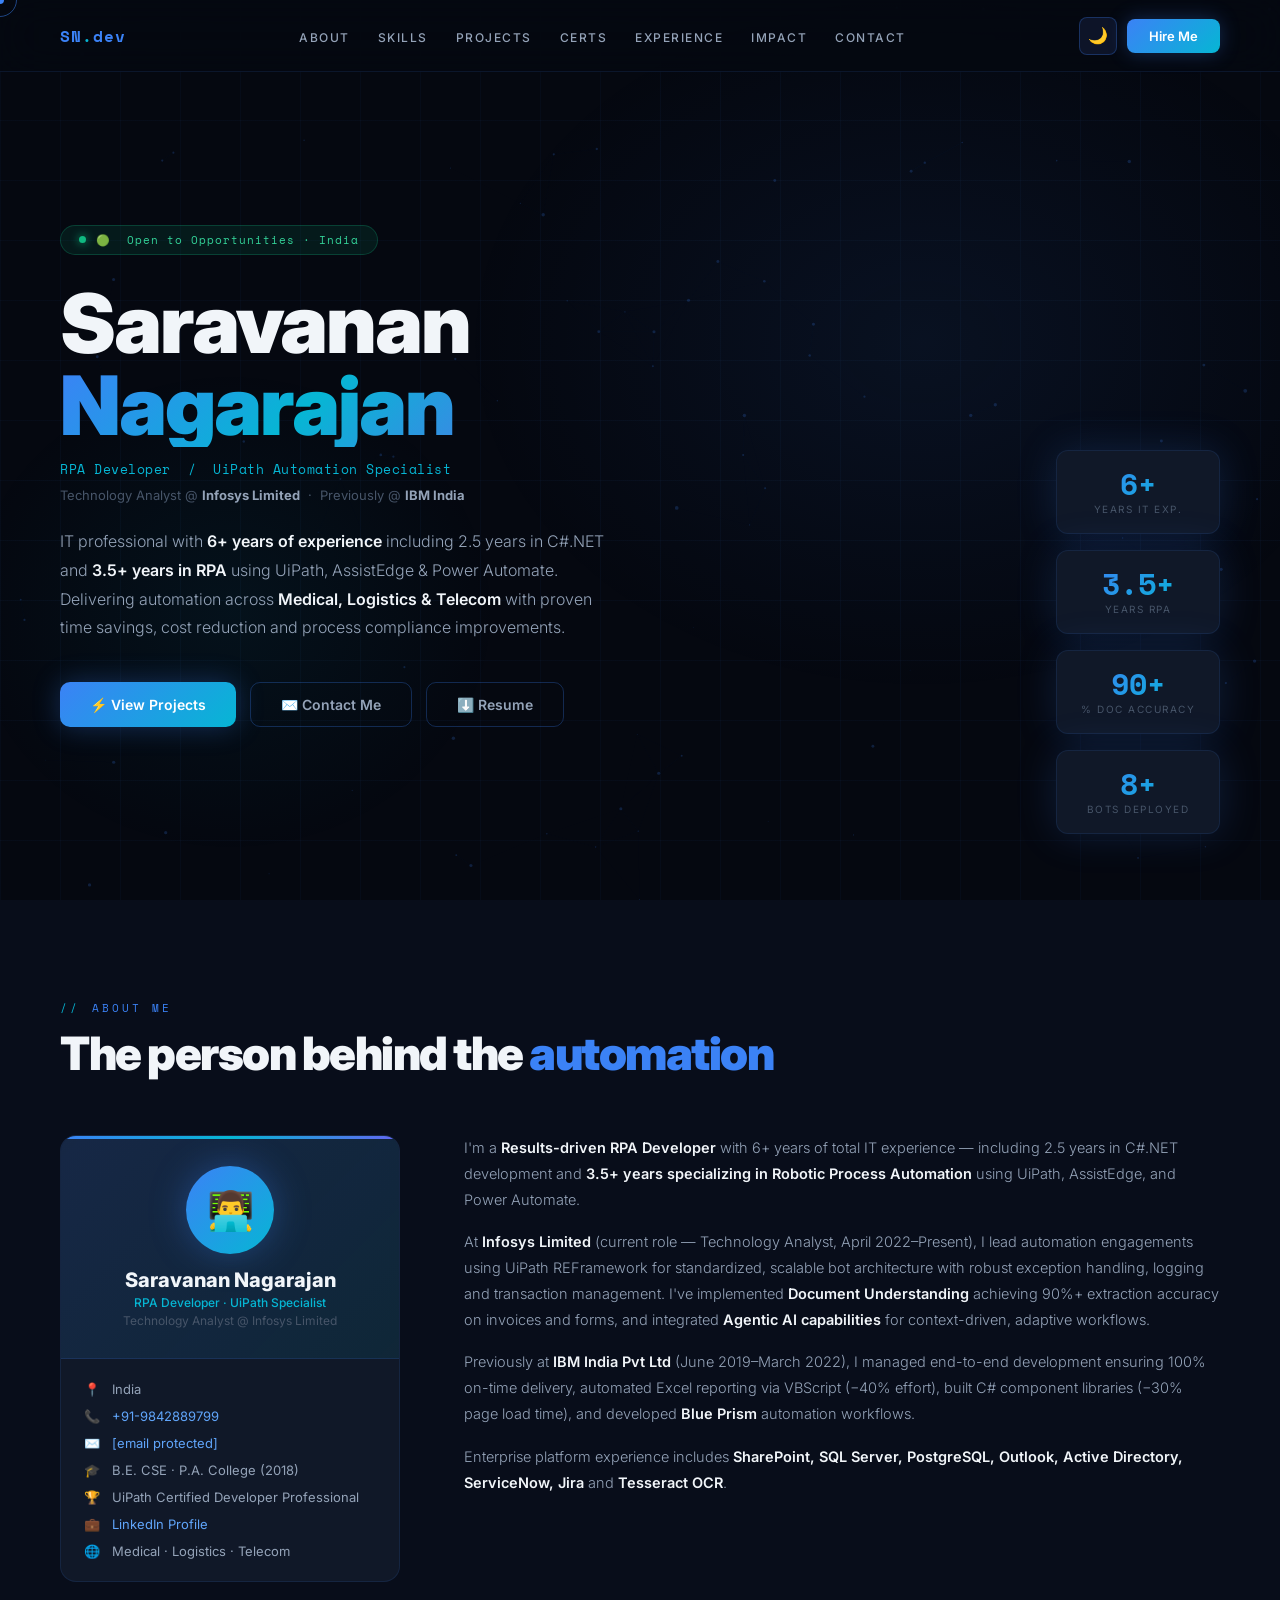
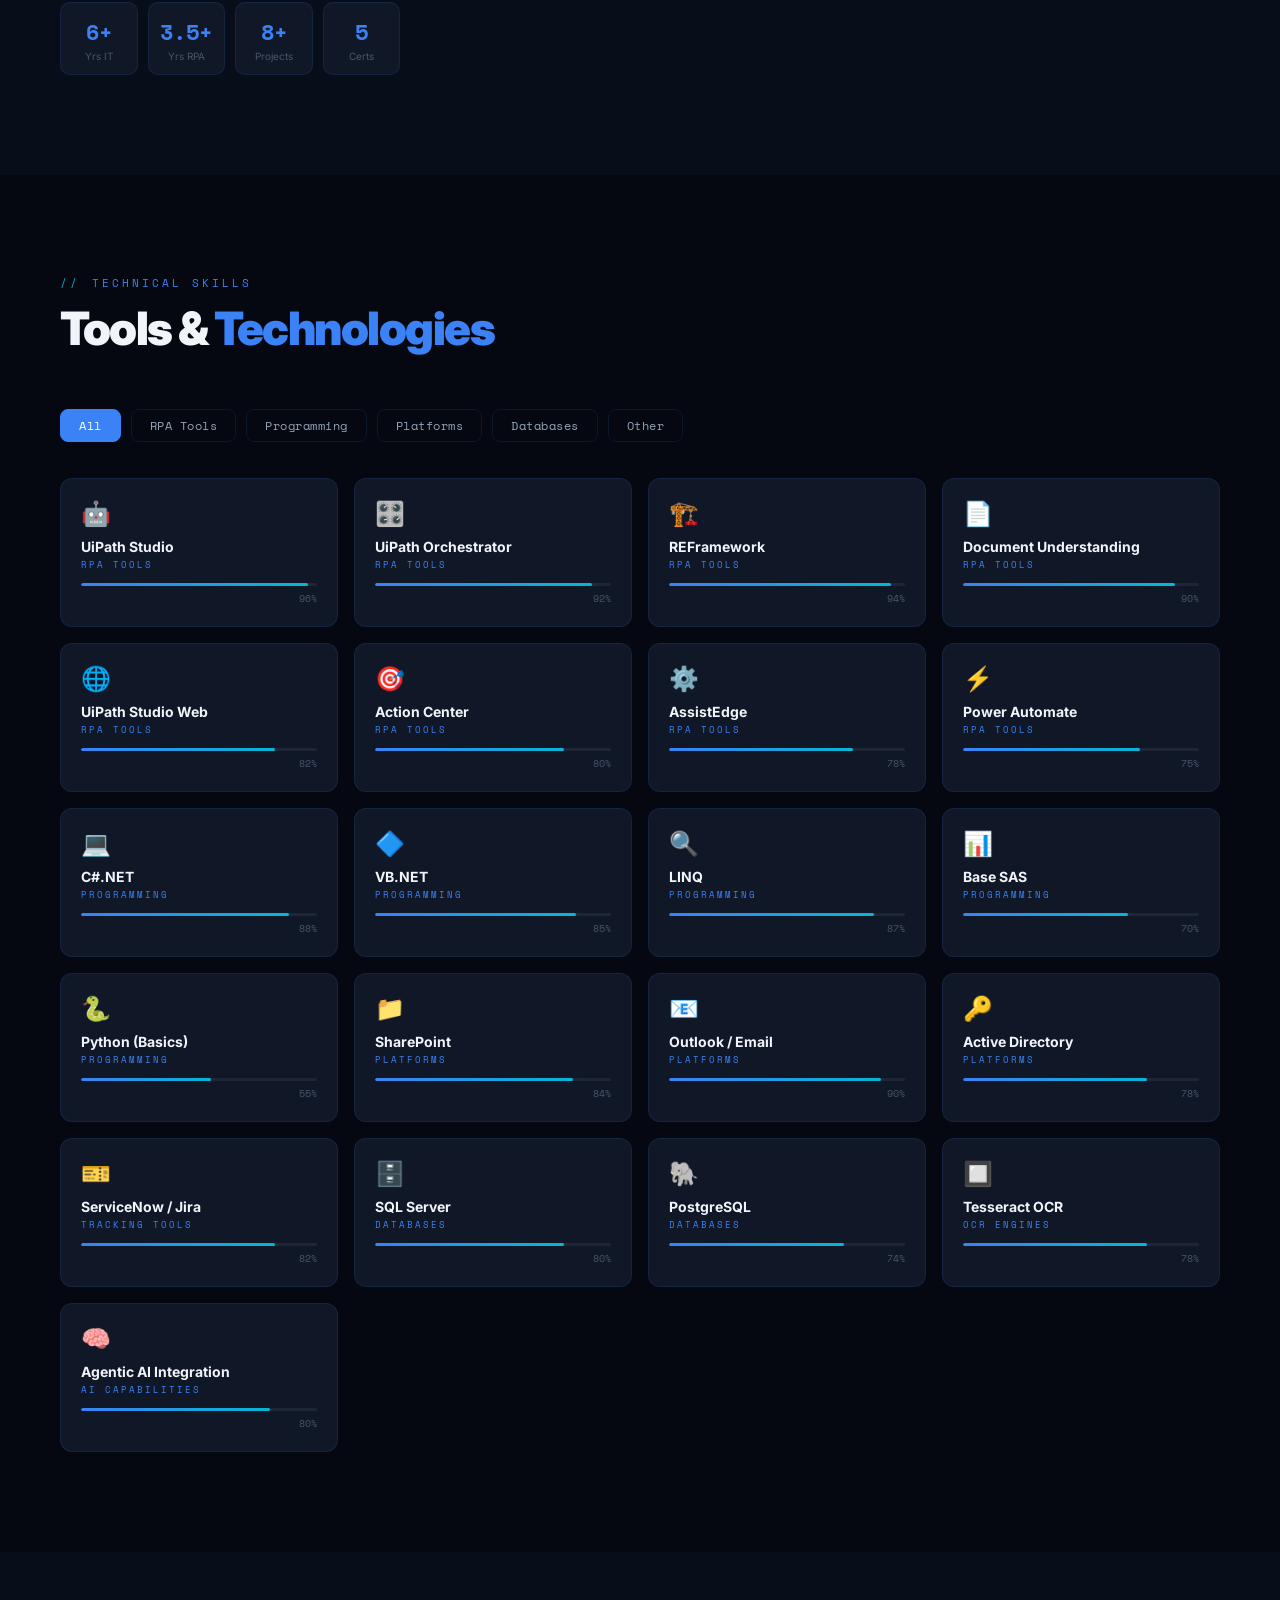
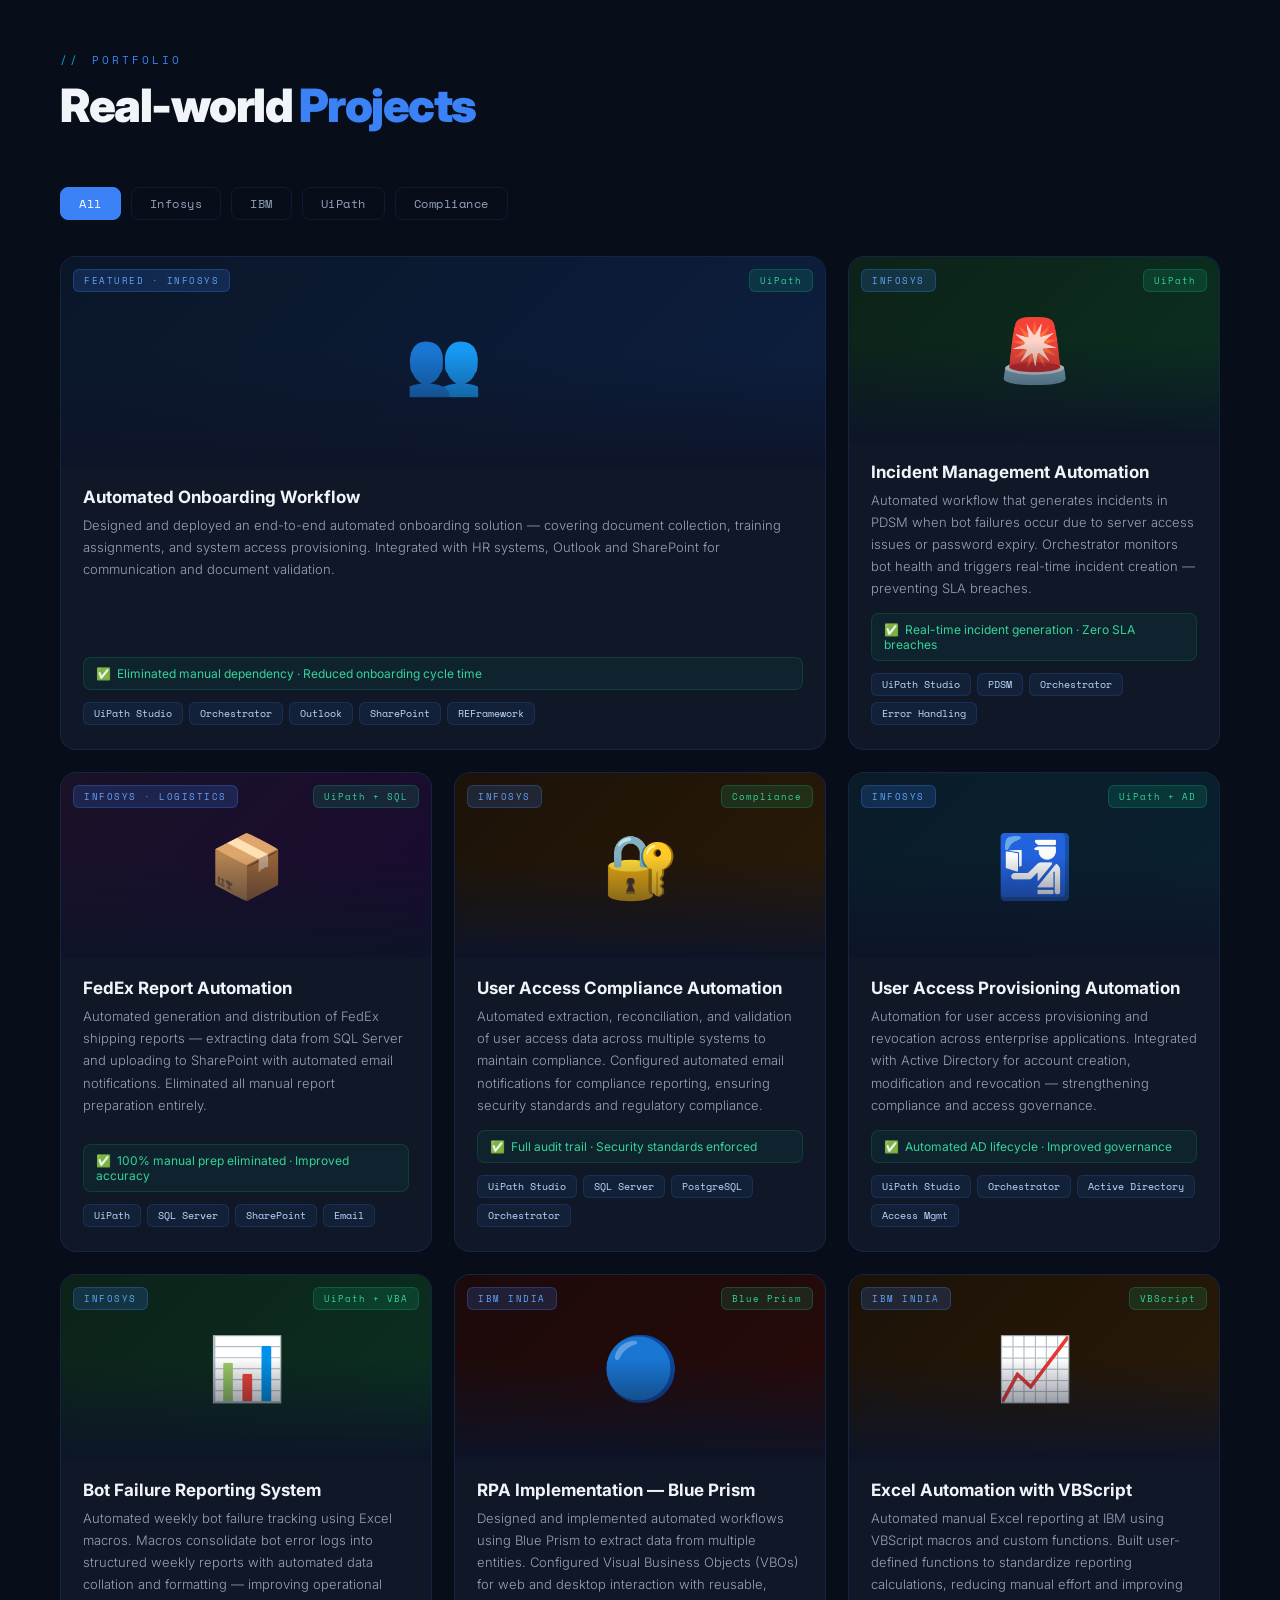
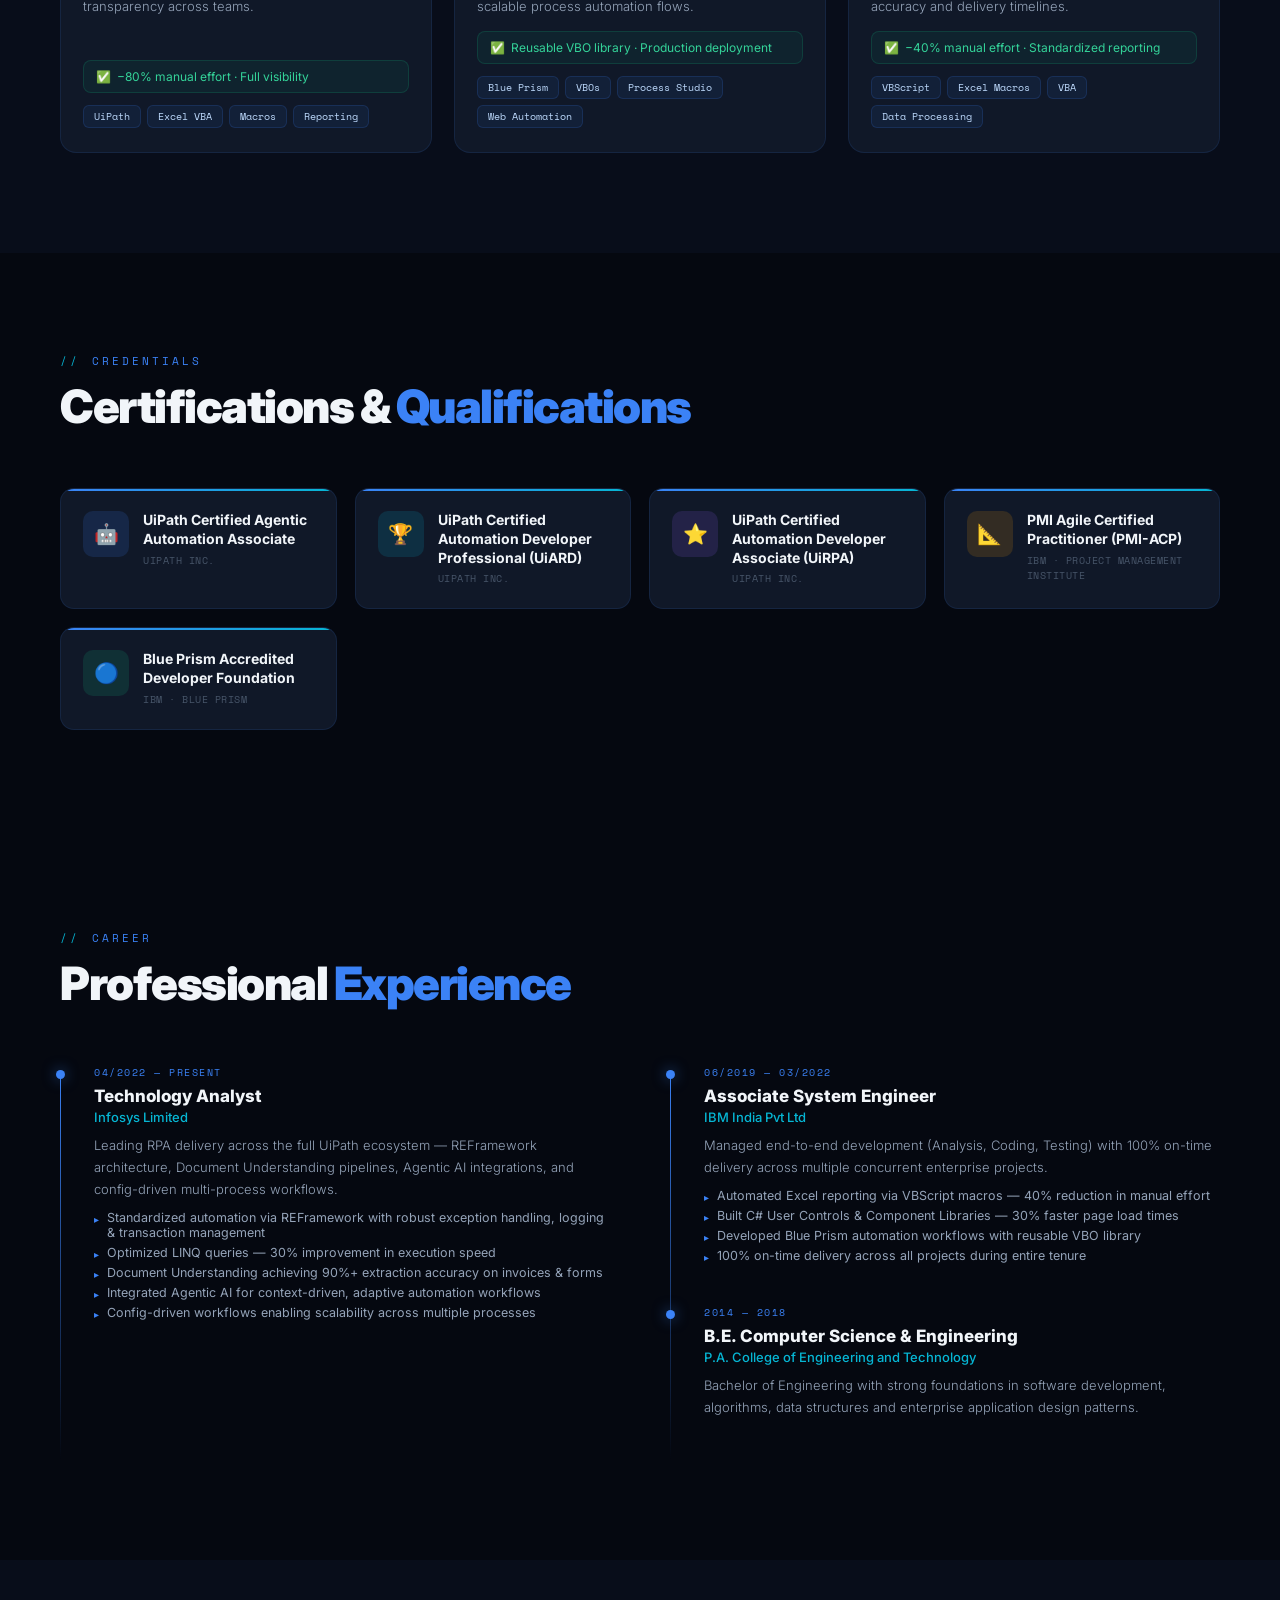
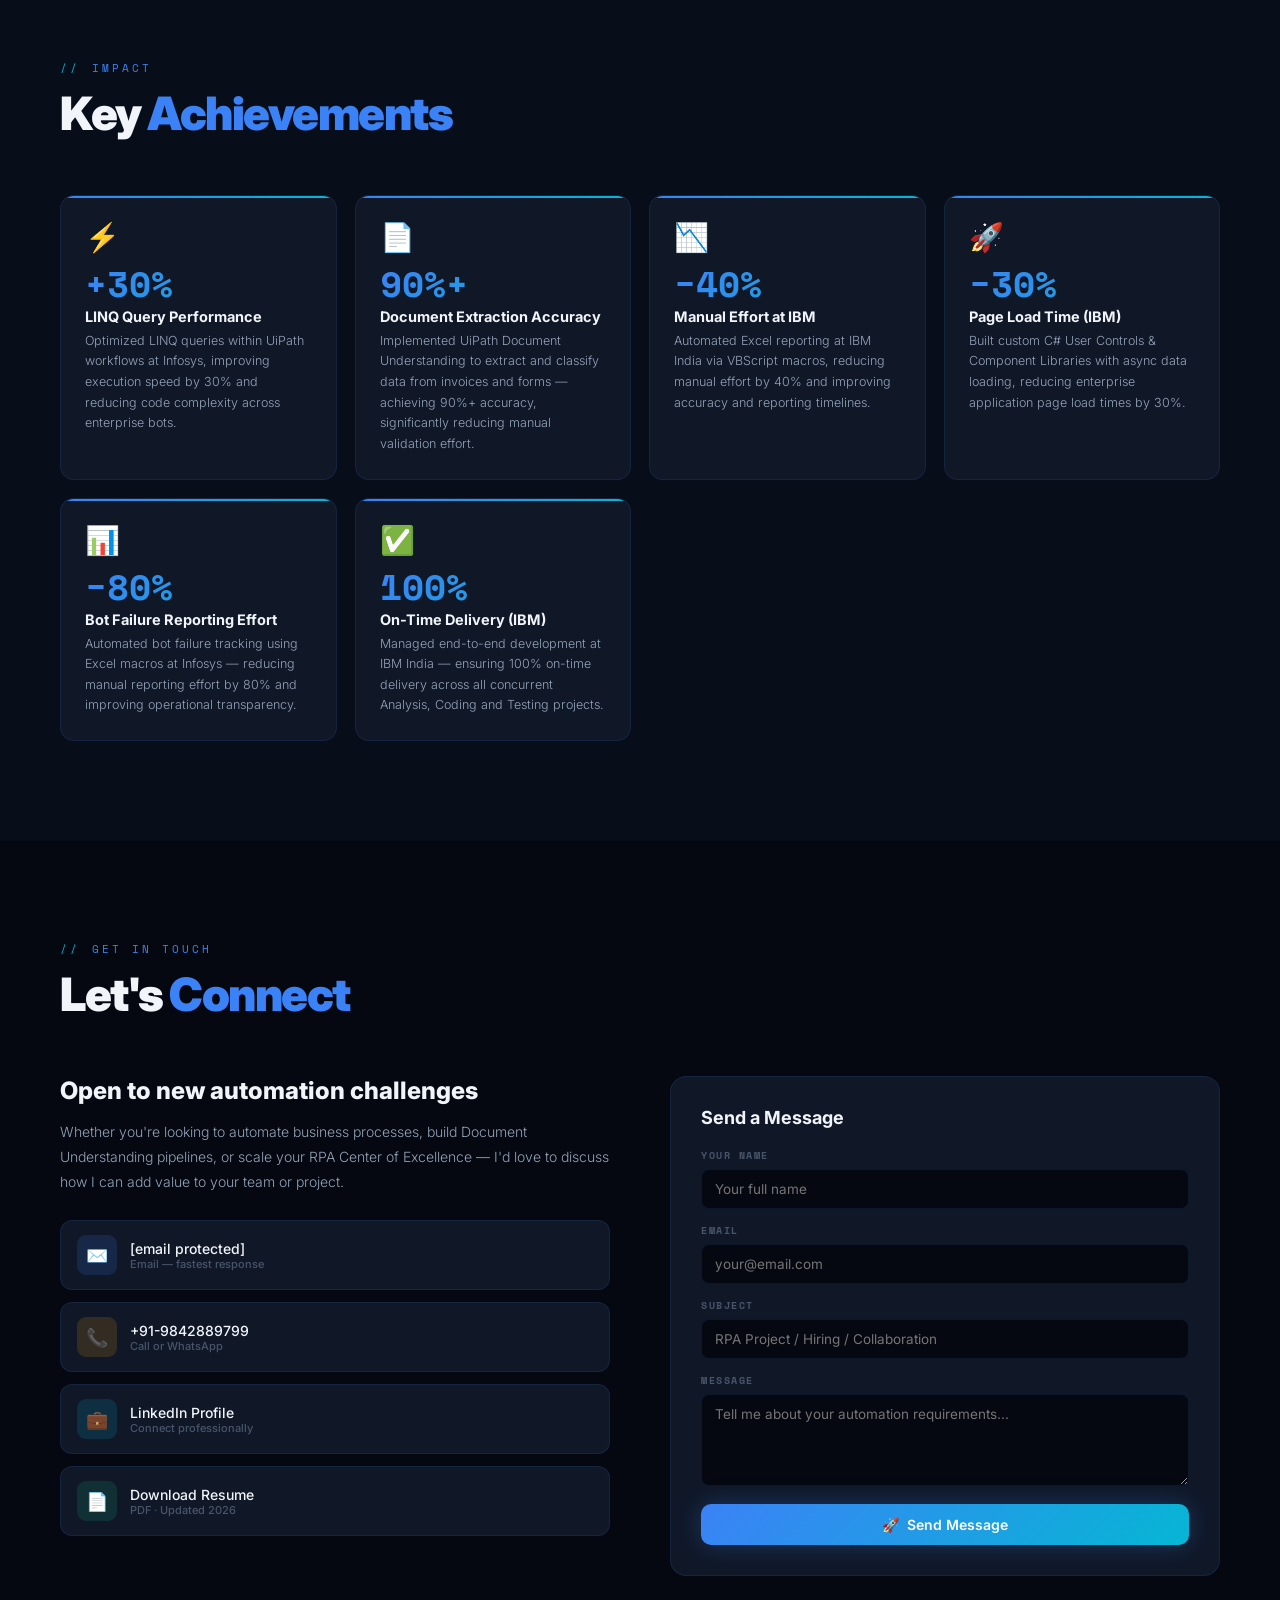
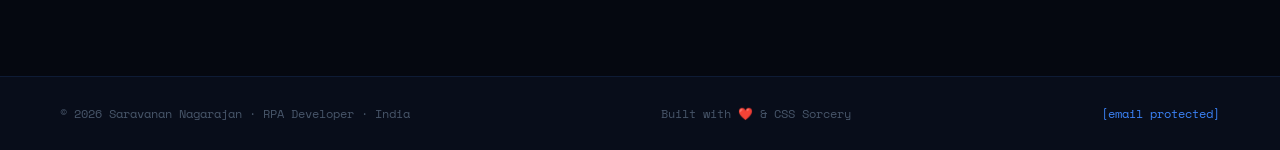
==== commit 3ec5d4c7: "Update email links to use email protection" ====
--- a/index.html
+++ b/index.html
@@ -498,7 +498,7 @@
   </ul>
   <div class="nav-right">
     <button class="theme-btn" id="themeBtn">🌙</button>
-    <a href="mailto:saravann96@gmail.com" class="nav-cta">Hire Me</a>
+    <a href="/cdn-cgi/l/email-protection#96e5f7e4f7e0f7f8f8afa0d6f1fbf7fffab8f5f9fb" class="nav-cta">Hire Me</a>
     <button class="hamburger" id="hamburgerBtn">
       <span></span><span></span><span></span>
     </button>
@@ -556,7 +556,7 @@
           <div class="about-meta">
             <div class="about-meta-row"><span class="ico">📍</span>India</div>
             <div class="about-meta-row"><span class="ico">📞</span><a href="https://wa.me/919842889799" target="_blank">+91-9842889799</a></div>
-            <div class="about-meta-row"><span class="ico">✉️</span><a href="mailto:saravann96@gmail.com">saravann96@gmail.com</a></div>
+            <div class="about-meta-row"><span class="ico">✉️</span><a href="/cdn-cgi/l/email-protection#87f4e6f5e6f1e6e9e9beb1c7e0eae6eeeba9e4e8ea"><span class="__cf_email__" data-cfemail="3b485a495a4d5a5555020d7b5c565a525715585456">[email&#160;protected]</span></a></div>
             <div class="about-meta-row"><span class="ico">🎓</span>B.E. CSE · P.A. College (2018)</div>
             <div class="about-meta-row"><span class="ico">🏆</span>UiPath Certified Developer Professional</div>
             <div class="about-meta-row"><span class="ico">💼</span><a href="https://www.linkedin.com/in/saravanan-nagarajan-95a509100/" target="_blank">LinkedIn Profile</a></div>
@@ -819,9 +819,9 @@
       <h3>Open to new automation challenges</h3>
       <p>Whether you're looking to automate business processes, build Document Understanding pipelines, or scale your RPA Center of Excellence — I'd love to discuss how I can add value to your team or project.</p>
       <div class="contact-links">
-        <a href="mailto:saravann96@gmail.com" class="contact-link">
+        <a href="/cdn-cgi/l/email-protection#7a091b081b0c1b1414434c3a1d171b131654191517" class="contact-link">
           <div class="contact-link-icon ci-b">✉️</div>
-          <div><div>saravann96@gmail.com</div><div class="contact-link-detail">Email — fastest response</div></div>
+          <div><div><span class="__cf_email__" data-cfemail="c0b3a1b2a1b6a1aeaef9f680a7ada1a9aceea3afad">[email&#160;protected]</span></div><div class="contact-link-detail">Email — fastest response</div></div>
         </a>
         <a href="https://wa.me/919842889799" target="_blank" class="contact-link">
           <div class="contact-link-icon ci-a">📞</div>
@@ -839,11 +839,12 @@
     </div>
     <div class="contact-form reveal-d">
       <h4>Send a Message</h4>
-      <div class="form-group"><label>Your Name</label><input type="text" placeholder="Your full name" required/></div>
-      <div class="form-group"><label>Email</label><input type="email" placeholder="your@email.com" pattern="[a-z0-9._%+-]+@[a-z0-9.-]+\.[a-z]{2,}$" required/></div>
-      <div class="form-group"><label>Subject</label><input type="text" placeholder="RPA Project / Hiring / Collaboration" required/></div>
-      <div class="form-group"><label>Message</label><textarea placeholder="Tell me about your automation requirements..." required></textarea></div>
-      <button class="form-submit" onclick="handleSend(this)">🚀 &nbsp;Send Message</button>
+      <div class="form-group"><label>Your Name</label><input id="cf-name" type="text" placeholder="Your full name" required/></div>
+      <div class="form-group"><label>Email</label><input id="cf-email" type="email" placeholder="your@email.com" pattern="[a-z0-9._%+-]+@[a-z0-9.-]+\.[a-z]{2,}$" required/></div>
+      <div class="form-group"><label>Subject</label><input id="cf-subject" type="text" placeholder="RPA Project / Hiring / Collaboration" required/></div>
+      <div class="form-group"><label>Message</label><textarea id="cf-message" placeholder="Tell me about your automation requirements..." required></textarea></div>
+      <button id="cf-submit" class="form-submit" onclick="handleSend(this)">🚀 &nbsp;Send Message</button>
+      <div id="cf-feedback" style="display:none;margin-top:14px;padding:12px 16px;border-radius:8px;font-size:13px;font-weight:500;"></div>
     </div>
   </div>
 </section>
@@ -853,10 +854,10 @@
 <footer>
   <span>© 2026 Saravanan Nagarajan · RPA Developer · India</span>
   <span>Built with ❤️ & CSS Sorcery</span>
-  <span><a href="mailto:saravann96@gmail.com">saravann96@gmail.com</a></span>
+  <span><a href="/cdn-cgi/l/email-protection#e39082918295828d8ddad5a3848e828a8fcd808c8e"><span class="__cf_email__" data-cfemail="ef9c8e9d8e998e8181d6d9af88828e8683c18c8082">[email&#160;protected]</span></a></span>
 </footer>
 
-<script>
+<script data-cfasync="false" src="/cdn-cgi/scripts/5c5dd728/cloudflare-static/email-decode.min.js"></script><script>
 // CURSOR
 const cur = document.getElementById('cur');
 const curRing = document.getElementById('cur-ring');
@@ -983,35 +984,75 @@
   nl.style.cssText = open ? '' : 'display:flex;flex-direction:column;position:absolute;top:72px;left:0;right:0;background:var(--bg2);padding:20px 24px;border-bottom:1px solid var(--border);gap:14px;z-index:200';
 };
 
-// FORM SUBMIT
+// FORM SUBMIT — Google Forms integration
+// ─────────────────────────────────────────────────────────────────────────────
+// SETUP INSTRUCTIONS:
+//   1. Open your Google Form → 3-dot menu → "Get pre-filled link"
+//   2. Fill dummy values, click "Get link", copy the URL
+//   3. From the URL extract:
+//        • The FORM_ID for GOOGLE_FORM_URL
+//        • Each "entry.XXXXXXXXX" value for the four fields below
+//   4. Replace the four placeholder entry IDs with your real ones
+// ─────────────────────────────────────────────────────────────────────────────
+const GOOGLE_FORM_URL    = "https://docs.google.com/forms/d/e/1FAIpQLSeWthuOFkzEDP8Mll0hqPUJQceRi_N0V7z3ZgVlO9ywNbZKIQ/formResponse";
+const FORM_ENTRY_NAME    = "entry.927783300";    // ← Your Name field
+const FORM_ENTRY_EMAIL   = "entry.1280614385";   // ← Email field
+const FORM_ENTRY_SUBJECT = "entry.965416746"; // ← Subject field
+const FORM_ENTRY_MESSAGE = "entry.1470190638"; // ← Message field
+
 function handleSend(btn) {
-
-  const formURL = "https://docs.google.com/forms/d/e/FORM_ID/formResponse";
-
-  const data = new FormData();
-  data.append("entry.111111111", document.getElementById("name").value);
-  data.append("entry.222222222", document.getElementById("email").value);
-  data.append("entry.333333333", document.getElementById("subject").value);
-  data.append("entry.444444444", document.getElementById("message").value);
-
-  fetch(formURL, {
-    method: "POST",
-    mode: "no-cors",
-    body: data
-  });
-
-  btn.textContent = "✅ Message Sent!";
-  btn.style.background = "linear-gradient(135deg,#10b981,#06b6d4)";
-
-  setTimeout(() => {
-    btn.textContent = "🚀 Send Message";
-    btn.style.background = "";
-  }, 3500);
-}
-  btn.textContent = '✅  Message Sent!';
-  btn.style.background = 'linear-gradient(135deg,#10b981,#06b6d4)';
-  setTimeout(() => { btn.textContent = '🚀  Send Message'; btn.style.background = ''; }, 3500);
-  
+  const nameEl    = document.getElementById('cf-name');
+  const emailEl   = document.getElementById('cf-email');
+  const subjectEl = document.getElementById('cf-subject');
+  const messageEl = document.getElementById('cf-message');
+  const feedback  = document.getElementById('cf-feedback');
+
+  // Basic validation
+  if (!nameEl.value.trim() || !emailEl.value.trim() || !subjectEl.value.trim() || !messageEl.value.trim()) {
+    showFeedback('⚠️ Please fill in all fields before sending.', 'warn');
+    return;
+  }
+
+  // Loading state
+  btn.disabled = true;
+  btn.innerHTML = '⏳ &nbsp;Sending…';
+
+  // Build form data
+  const body = new FormData();
+  body.append(FORM_ENTRY_NAME,    nameEl.value.trim());
+  body.append(FORM_ENTRY_EMAIL,   emailEl.value.trim());
+  body.append(FORM_ENTRY_SUBJECT, subjectEl.value.trim());
+  body.append(FORM_ENTRY_MESSAGE, messageEl.value.trim());
+
+  // Submit via no-cors (Google Forms doesn't support CORS — data IS received
+  // on the Google Form even though we can't read the response status)
+  fetch(GOOGLE_FORM_URL, { method: 'POST', mode: 'no-cors', body })
+    .then(() => {
+      showFeedback("✅ Message sent! I'll get back to you soon.", 'ok');
+      nameEl.value = ''; emailEl.value = ''; subjectEl.value = ''; messageEl.value = '';
+      btn.innerHTML = '✅ &nbsp;Sent!';
+      setTimeout(() => { btn.disabled = false; btn.innerHTML = '🚀 &nbsp;Send Message'; }, 4000);
+    })
+    .catch(() => {
+      showFeedback('❌ Something went wrong. Please email me directly.', 'err');
+      btn.disabled = false;
+      btn.innerHTML = '🚀 &nbsp;Send Message';
+    });
+
+  function showFeedback(msg, type) {
+    feedback.style.display = 'block';
+    feedback.textContent = msg;
+    feedback.style.background = type === 'ok'   ? 'rgba(16,185,129,0.12)'
+                               : type === 'warn' ? 'rgba(251,191,36,0.12)'
+                               :                  'rgba(239,68,68,0.12)';
+    feedback.style.border = '1px solid ' + (
+      type === 'ok'   ? 'rgba(16,185,129,0.35)' :
+      type === 'warn' ? 'rgba(251,191,36,0.35)'  : 'rgba(239,68,68,0.35)');
+    feedback.style.color = type === 'ok'   ? 'var(--green2)' :
+                           type === 'warn' ? '#fbbf24'        : '#f87171';
+  }
+}
+
 </script>
 </body>
 </html>
